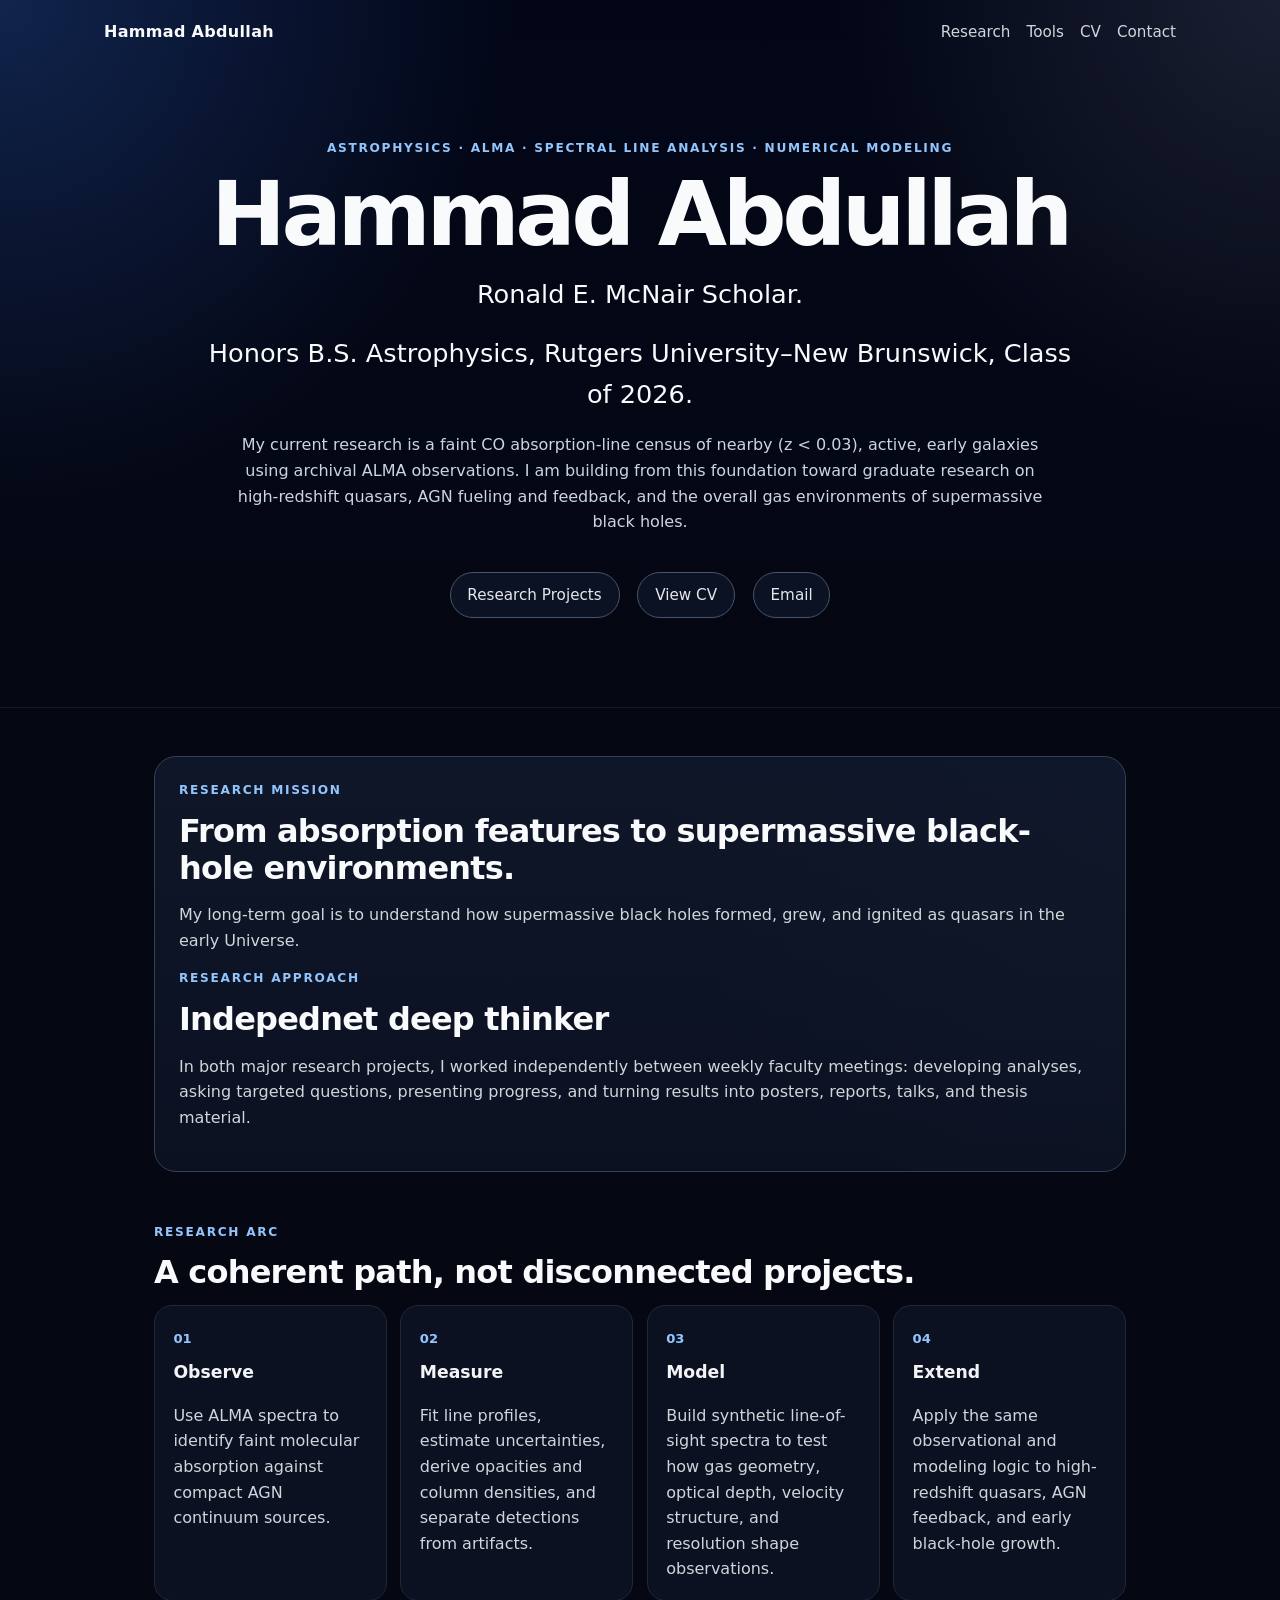
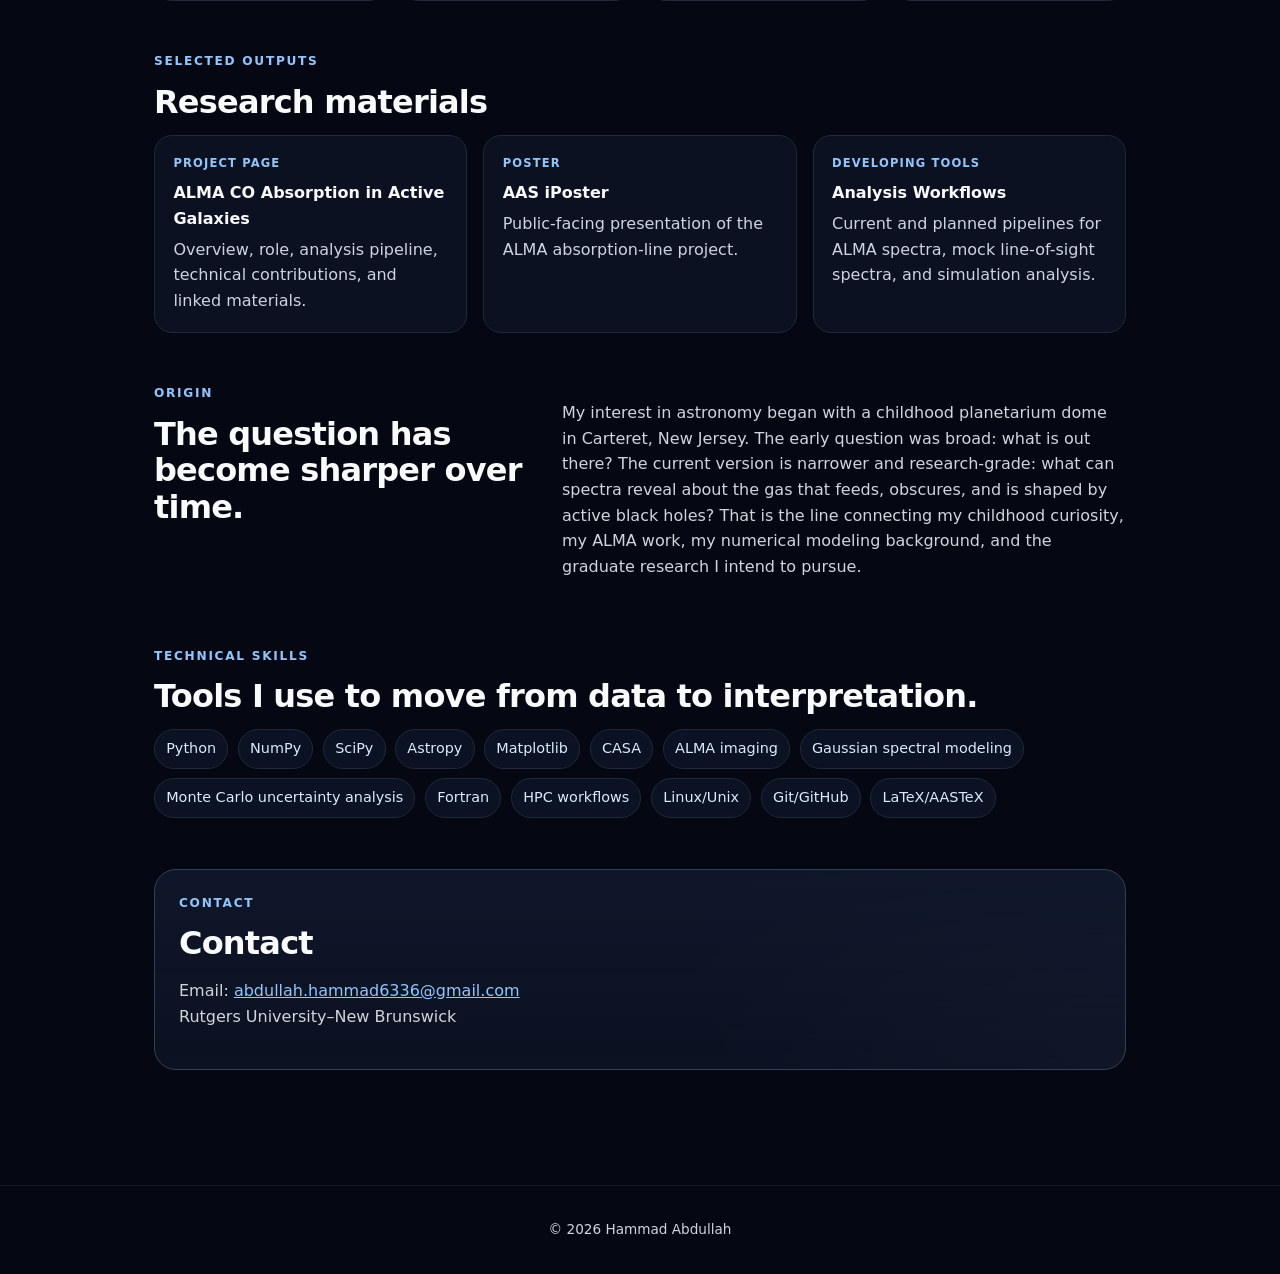
==== index.html @ a23a256e "Update index.html" ====
<!DOCTYPE html>
<html lang="en">
<head>
  <meta charset="UTF-8">
  <title>Hammad Abdullah | Astrophysics Research</title>
  <meta name="viewport" content="width=device-width, initial-scale=1">
  <meta name="description" content="Hammad Abdullah is a Rutgers astrophysics researcher and McNair Scholar working on ALMA CO absorption, spectral analysis, and numerical modeling of gas around active galaxies and quasars.">
  <link rel="stylesheet" href="style.css">
</head>

<body>
  <header class="hero">
   
    
    <nav class="nav">
      <a href="index.html" class="nav-name">Hammad Abdullah</a>
      <div class="nav-links">
        <a href="research/index.html">Research</a>
        <a href="research/tools.html">Tools</a>
        <a href="cv.pdf" target="_blank">CV</a>
        <a href="#contact">Contact</a>
      </div>
    </nav>
    
    
    <div class="hero-inner">
      <p class="eyebrow">Astrophysics · ALMA · Spectral Line Analysis · Numerical Modeling</p>
      <h1>Hammad Abdullah</h1>
      
      <p class="tagline">
            Ronald E. McNair Scholar. 
      </p>
      
      <p class="tagline">
        Honors B.S. Astrophysics, Rutgers University–New Brunswick, Class of 2026. 
      </p>

    
      <p class="sub"> 
        My current research is a faint CO absorption-line census of nearby (z < 0.03),
        active, early galaxies using archival ALMA observations. I am building from this foundation toward
        graduate research on high-redshift quasars, AGN fueling and feedback, and the overall gas environments
        of supermassive black holes.
      </p>

      <div class="hero-links">
        <a href="research/index.html">Research Projects</a>
        <a href="cv.html" target="_blank" rel="noopener noreferrer">View CV</a>
        <a href="#contact">Email</a>
      </div>
    </div>
  </header>

  <main class="container">

    <section id="mission" class="statement-card">
      <p class="section-kicker">Research mission</p>
      <h2>From absorption features to supermassive black-hole environments.</h2>
      <p>
        My long-term goal is to understand how supermassive black holes formed, grew, and ignited as quasars in the early Universe.
      </p>
      
      <p class="section-kicker">Research Approach</p>
      <h2>Indepednet deep thinker</h2>
      <p>
        In both major research projects, I worked independently between weekly faculty meetings: developing analyses,
        asking targeted questions, presenting progress, and turning results into posters, reports, talks, and thesis material.      
      </p>

    </section>

    <section id="arc">
      <p class="section-kicker">Research arc</p>
      <h2>A coherent path, not disconnected projects.</h2>
      <div class="arc-grid">
        <div class="arc-step">
          <span>01</span>
          <h3>Observe</h3>
          <p>Use ALMA spectra to identify faint molecular absorption against compact AGN continuum sources.</p>
        </div>
        <div class="arc-step">
          <span>02</span>
          <h3>Measure</h3>
          <p>Fit line profiles, estimate uncertainties, derive opacities and column densities, and separate detections from artifacts.</p>
        </div>
        <div class="arc-step">
          <span>03</span>
          <h3>Model</h3>
          <p>Build synthetic line-of-sight spectra to test how gas geometry, optical depth, velocity structure, and resolution shape observations.</p>
        </div>
        <div class="arc-step">
          <span>04</span>
          <h3>Extend</h3>
          <p>Apply the same observational and modeling logic to high-redshift quasars, AGN feedback, and early black-hole growth.</p>
        </div>
      </div>
    </section>

    <section id="selected-work">
      <p class="section-kicker">Selected outputs</p>
      <h2>Research materials</h2>
      <div class="output-grid">
        <a class="output-card" href="research/alma-absorption.html">
          <span>Project page</span>
          <strong>ALMA CO Absorption in Active Galaxies</strong>
          <p>Overview, role, analysis pipeline, technical contributions, and linked materials.</p>
        </a>
        <a class="output-card" href="https://aas247-aas.ipostersessions.com/Default.aspx?s=D1-02-79-BE-2D-88-B1-4E-14-C4-37-4C-56-E3-72-D9" target="_blank">
          <span>Poster</span>
          <strong>AAS iPoster</strong>
          <p>Public-facing presentation of the ALMA absorption-line project.</p>
        </a>
        <a class="output-card" href="research/tools.html">
          <span>Developing tools</span>
          <strong>Analysis Workflows</strong>
          <p>Current and planned pipelines for ALMA spectra, mock line-of-sight spectra, and simulation analysis.</p>
        </a>
      </div>
    </section>

    <section id="origin" class="split-section">
      <div>
        <p class="section-kicker">Origin</p>
        <h2>The question has become sharper over time.</h2>
      </div>
      <p>
        My interest in astronomy began with a childhood planetarium dome in Carteret, New Jersey. The early question was broad:
        what is out there? The current version is narrower and research-grade: what can spectra reveal about the gas that feeds,
        obscures, and is shaped by active black holes? That is the line connecting my childhood curiosity, my ALMA work, my numerical
        modeling background, and the graduate research I intend to pursue.
      </p>
    </section>

    <section id="skills">
      <p class="section-kicker">Technical skills</p>
      <h2>Tools I use to move from data to interpretation.</h2>
      <div class="pill-list">
        <span>Python</span>
        <span>NumPy</span>
        <span>SciPy</span>
        <span>Astropy</span>
        <span>Matplotlib</span>
        <span>CASA</span>
        <span>ALMA imaging</span>
        <span>Gaussian spectral modeling</span>
        <span>Monte Carlo uncertainty analysis</span>
        <span>Fortran</span>
        <span>HPC workflows</span>
        <span>Linux/Unix</span>
        <span>Git/GitHub</span>
        <span>LaTeX/AASTeX</span>
      </div>
    </section>

    <section id="contact" class="contact-card">
      <p class="section-kicker">Contact</p>
      <h2>Contact</h2>
      <p>
        Email: <a href="mailto:abdullah.hammad6336@gmail.com">abdullah.hammad6336@gmail.com</a><br>
        Rutgers University–New Brunswick
      </p>
    </section>
  </main>

  <footer class="footer">
    <p>&copy; <span id="year"></span> Hammad Abdullah</p>
  </footer>

  <script>
    document.getElementById("year").textContent = new Date().getFullYear();
  </script>
</body>
</html>
---- style.css ----
* {
  box-sizing: border-box;
}

html {
  scroll-behavior: smooth;
}

:root {
  --bg: #050712;
  --panel: rgba(15, 23, 42, 0.68);
  --panel-strong: rgba(15, 23, 42, 0.92);
  --border: #1f2937;
  --border-bright: #334155;
  --text: #e5e7eb;
  --muted: #cbd5e1;
  --faint: #94a3b8;
  --accent: #93c5fd;
  --accent-soft: rgba(147, 197, 253, 0.12);
}

body {
  margin: 0;
  font-family: system-ui, -apple-system, BlinkMacSystemFont, "Segoe UI", sans-serif;
  line-height: 1.6;
  background:
    radial-gradient(circle at top left, rgba(37, 99, 235, 0.12), transparent 28rem),
    radial-gradient(circle at top right, rgba(125, 211, 252, 0.08), transparent 28rem),
    var(--bg);
  color: var(--text);
}

a {
  color: var(--accent);
}

a:hover {
  color: #bfdbfe;
}

.nav {
  max-width: 1120px;
  margin: 0 auto;
  padding: 1.2rem 1.5rem;
  display: flex;
  justify-content: space-between;
  align-items: center;
}

.nav-name {
  color: #f9fafb;
  text-decoration: none;
  font-weight: 750;
  letter-spacing: 0.02em;
}

.nav-links {
  display: flex;
  align-items: center;
  gap: 1rem;
}

.nav-links a {
  text-decoration: none;
  color: #d1d5db;
  font-size: 0.95rem;
}

.nav-links a:hover {
  color: #ffffff;
}

.hero {
  background:
    radial-gradient(circle at top left, rgba(59, 130, 246, 0.24), transparent 35%),
    radial-gradient(circle at top right, rgba(148, 163, 184, 0.16), transparent 30%),
    linear-gradient(180deg, #020617 0%, #050712 100%);
  border-bottom: 1px solid #111827;
}

.hero-inner {
  max-width: 930px;
  margin: 0 auto;
  padding: 4.7rem 1.5rem 5.2rem;
  text-align: center;
}

.eyebrow,
.section-kicker {
  text-transform: uppercase;
  letter-spacing: 0.14em;
  color: var(--accent);
  font-size: 0.76rem;
  font-weight: 800;
  margin: 0 0 0.75rem;
}

.hero h1 {
  font-size: clamp(2.7rem, 7vw, 5.6rem);
  line-height: 0.98;
  margin: 0 0 1rem;
  color: #f9fafb;
  letter-spacing: -0.05em;
}

.tagline {
  font-size: clamp(1.15rem, 2.2vw, 1.6rem);
  color: #f8fafc;
  max-width: 880px;
  margin: 0 auto 1.1rem;
}

.sub {
  font-size: 1rem;
  color: var(--muted);
  max-width: 830px;
  margin: 0 auto 2rem;
}

.hero-links a,
.button-link {
  display: inline-block;
  margin: 0.35rem 0.4rem;
  padding: 0.62rem 1.05rem;
  border-radius: 999px;
  border: 1px solid #475569;
  text-decoration: none;
  color: #e5e7eb;
  background-color: rgba(15, 23, 42, 0.72);
  font-size: 0.95rem;
}

.hero-links a:hover,
.button-link:hover {
  background-color: #1e293b;
  color: #ffffff;
}

.container {
  max-width: 1020px;
  margin: 0 auto;
  padding: 3rem 1.5rem 4rem;
}

section {
  margin-bottom: 3.2rem;
}

h2 {
  font-size: clamp(1.55rem, 3vw, 2rem);
  line-height: 1.15;
  margin: 0 0 0.9rem;
  color: #f9fafb;
  letter-spacing: -0.025em;
}

h3 {
  font-size: 1.08rem;
  margin: 0 0 0.35rem;
  color: #f3f4f6;
}

p {
  color: #d1d5db;
}

ul {
  padding-left: 1.2rem;
}

li {
  margin-bottom: 0.45rem;
}

.quick-panel {
  display: grid;
  grid-template-columns: repeat(4, 1fr);
  border: 1px solid var(--border);
  border-radius: 20px;
  overflow: hidden;
  background-color: rgba(15, 23, 42, 0.42);
}

.quick-item {
  padding: 1rem;
  border-right: 1px solid var(--border);
}

.quick-item:last-child {
  border-right: 0;
}

.quick-label {
  display: block;
  color: var(--faint);
  font-size: 0.75rem;
  text-transform: uppercase;
  letter-spacing: 0.09em;
  margin-bottom: 0.35rem;
}

.quick-item strong {
  display: block;
  color: #f8fafc;
  line-height: 1.35;
  font-size: 0.95rem;
}

.statement-card,
.contact-card {
  border: 1px solid var(--border-bright);
  border-radius: 22px;
  padding: 1.5rem;
  background:
    linear-gradient(180deg, rgba(15, 23, 42, 0.96), rgba(15, 23, 42, 0.62)),
    radial-gradient(circle at top right, rgba(147, 197, 253, 0.10), transparent 45%);
}

.grid {
  display: grid;
  grid-template-columns: repeat(2, minmax(0, 1fr));
  gap: 1rem;
}

.card,
.project-card,
.arc-step,
.output-card,
.media-placeholder,
.tool-card,
.snapshot-card {
  border: 1px solid var(--border);
  border-radius: 18px;
  padding: 1.15rem;
  background-color: var(--panel);
}

.card p,
.project-card p,
.arc-step p,
.tool-card p,
.snapshot-card p {
  margin-bottom: 0;
}

.arc-grid {
  display: grid;
  grid-template-columns: repeat(4, 1fr);
  gap: 0.85rem;
}

.arc-step span {
  display: inline-block;
  color: var(--accent);
  font-weight: 800;
  font-size: 0.82rem;
  margin-bottom: 0.65rem;
}

.output-grid {
  display: grid;
  grid-template-columns: repeat(3, 1fr);
  gap: 1rem;
}

.output-card {
  display: block;
  text-decoration: none;
  color: var(--text);
}

.output-card span {
  display: block;
  color: var(--accent);
  text-transform: uppercase;
  letter-spacing: 0.1em;
  font-size: 0.72rem;
  font-weight: 800;
  margin-bottom: 0.45rem;
}

.output-card strong {
  display: block;
  color: #f9fafb;
  margin-bottom: 0.35rem;
}

.output-card p {
  margin: 0;
  color: var(--muted);
}

.output-card:hover {
  border-color: #475569;
  background-color: rgba(30, 41, 59, 0.74);
}

.split-section {
  display: grid;
  grid-template-columns: 0.8fr 1.2fr;
  gap: 2rem;
  align-items: start;
}

.pill-list {
  display: flex;
  flex-wrap: wrap;
  gap: 0.6rem;
}

.pill-list span,
.tag {
  display: inline-block;
  border: 1px solid var(--border);
  background-color: rgba(15, 23, 42, 0.72);
  border-radius: 999px;
  padding: 0.45rem 0.7rem;
  color: #dbeafe;
  font-size: 0.9rem;
}

.project-grid {
  display: grid;
  grid-template-columns: 1fr;
  gap: 1rem;
}

.project-card {
  display: grid;
  grid-template-columns: 1.4fr 0.6fr;
  gap: 1.2rem;
  align-items: center;
}

.meta {
  color: var(--faint);
  font-size: 0.92rem;
  margin: 0.1rem 0 0.8rem;
}

.project-actions {
  display: flex;
  flex-wrap: wrap;
  gap: 0.5rem;
}

.text-link {
  text-decoration: none;
  font-weight: 750;
}

.snapshot-grid {
  display: grid;
  grid-template-columns: repeat(4, 1fr);
  gap: 0.8rem;
}

.snapshot-card span {
  display: block;
  color: var(--faint);
  font-size: 0.74rem;
  text-transform: uppercase;
  letter-spacing: 0.09em;
  margin-bottom: 0.25rem;
}

.snapshot-card strong {
  color: #f8fafc;
}

.two-column {
  display: grid;
  grid-template-columns: 1fr 1fr;
  gap: 1.2rem;
}

.deliverables {
  list-style: none;
  padding-left: 0;
}

.deliverables li {
  border: 1px solid var(--border);
  border-radius: 14px;
  padding: 0.85rem 0.95rem;
  margin-bottom: 0.65rem;
  background-color: rgba(15, 23, 42, 0.52);
}

.media-grid {
  display: grid;
  grid-template-columns: repeat(2, 1fr);
  gap: 0.85rem;
}

.media-placeholder {
  min-height: 160px;
  display: flex;
  flex-direction: column;
  justify-content: center;
  border-style: dashed;
}

.media-placeholder span {
  color: var(--accent);
  font-weight: 800;
  text-transform: uppercase;
  font-size: 0.75rem;
  letter-spacing: 0.11em;
  margin-bottom: 0.4rem;
}

.media-placeholder p {
  margin: 0;
  color: var(--faint);
}

.footer {
  text-align: center;
  padding: 1.2rem 0;
  font-size: 0.85rem;
  color: #6b7280;
  border-top: 1px solid #111827;
}

@media (max-width: 900px) {
  .quick-panel,
  .arc-grid,
  .output-grid,
  .snapshot-grid {
    grid-template-columns: repeat(2, 1fr);
  }

  .quick-item:nth-child(2) {
    border-right: 0;
  }

  .quick-item {
    border-bottom: 1px solid var(--border);
  }

  .quick-item:nth-child(3),
  .quick-item:nth-child(4) {
    border-bottom: 0;
  }

  .project-card,
  .split-section,
  .two-column {
    grid-template-columns: 1fr;
  }
}

@media (max-width: 700px) {
  .nav {
    flex-direction: column;
    gap: 0.8rem;
  }

  .nav-links {
    flex-wrap: wrap;
    justify-content: center;
  }

  .hero-inner {
    padding: 3rem 1.2rem 4rem;
  }

  .grid,
  .quick-panel,
  .arc-grid,
  .output-grid,
  .snapshot-grid,
  .media-grid {
    grid-template-columns: 1fr;
  }

  .quick-item {
    border-right: 0;
    border-bottom: 1px solid var(--border);
  }

  .quick-item:last-child {
    border-bottom: 0;
  }
}

.compact-hero .hero-inner {
  padding: 2.5rem 1.5rem 3rem;
}

.pdf-container {
  max-width: 1100px;
  height: 85vh;
  margin: 0 auto;
  padding: 1rem;
}

.pdf-container iframe {
  width: 100%;
  height: 100%;
  border: 1px solid #1f2937;
  border-radius: 16px;
  background-color: #111827;
}
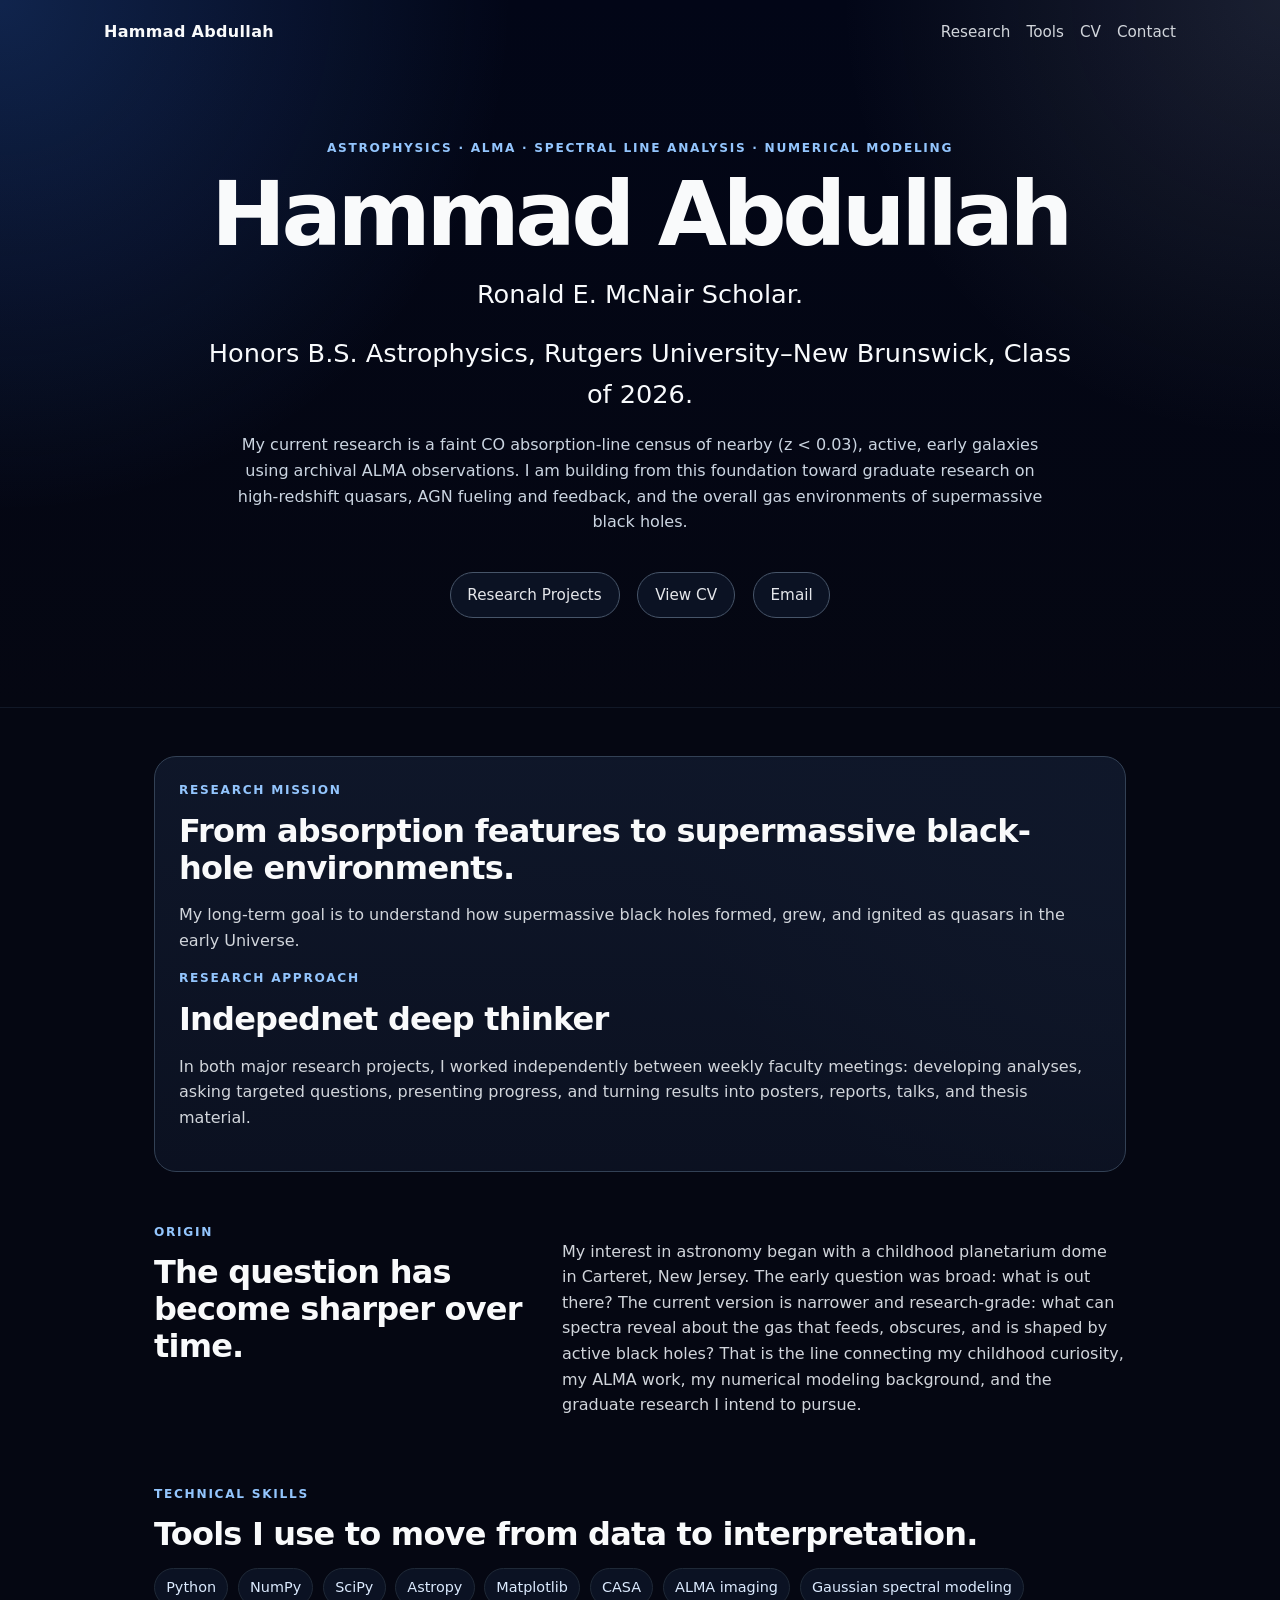
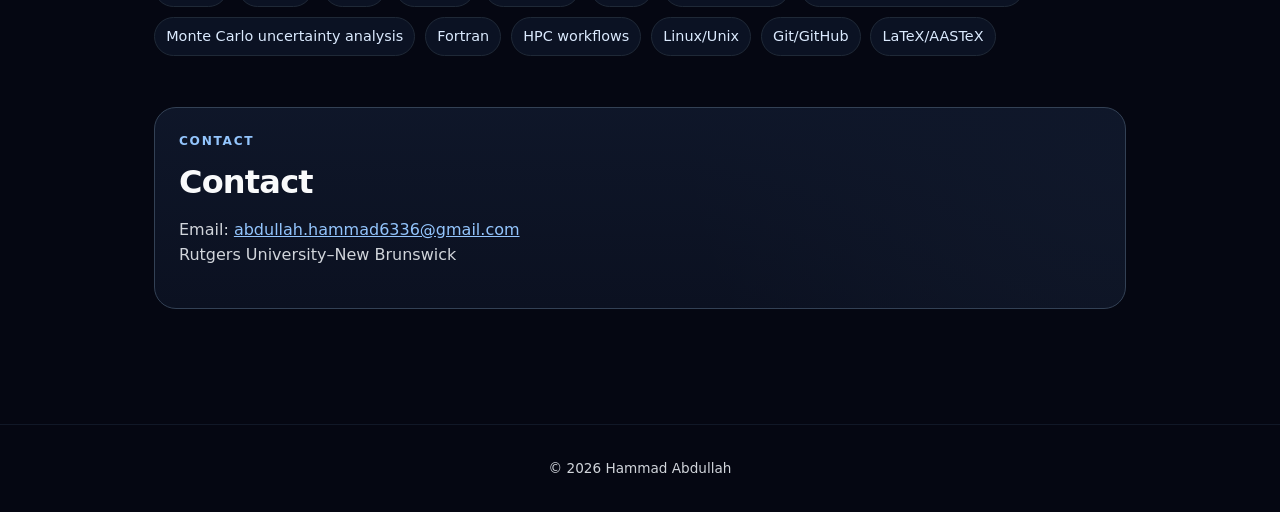
==== commit b7cf5aa2: "Remove research arc and selected work sections Removed the research arc and selected work sections f" ====
--- a/index.html
+++ b/index.html
@@ -69,54 +69,8 @@
 
     </section>
 
-    <section id="arc">
-      <p class="section-kicker">Research arc</p>
-      <h2>A coherent path, not disconnected projects.</h2>
-      <div class="arc-grid">
-        <div class="arc-step">
-          <span>01</span>
-          <h3>Observe</h3>
-          <p>Use ALMA spectra to identify faint molecular absorption against compact AGN continuum sources.</p>
-        </div>
-        <div class="arc-step">
-          <span>02</span>
-          <h3>Measure</h3>
-          <p>Fit line profiles, estimate uncertainties, derive opacities and column densities, and separate detections from artifacts.</p>
-        </div>
-        <div class="arc-step">
-          <span>03</span>
-          <h3>Model</h3>
-          <p>Build synthetic line-of-sight spectra to test how gas geometry, optical depth, velocity structure, and resolution shape observations.</p>
-        </div>
-        <div class="arc-step">
-          <span>04</span>
-          <h3>Extend</h3>
-          <p>Apply the same observational and modeling logic to high-redshift quasars, AGN feedback, and early black-hole growth.</p>
-        </div>
-      </div>
-    </section>
 
-    <section id="selected-work">
-      <p class="section-kicker">Selected outputs</p>
-      <h2>Research materials</h2>
-      <div class="output-grid">
-        <a class="output-card" href="research/alma-absorption.html">
-          <span>Project page</span>
-          <strong>ALMA CO Absorption in Active Galaxies</strong>
-          <p>Overview, role, analysis pipeline, technical contributions, and linked materials.</p>
-        </a>
-        <a class="output-card" href="https://aas247-aas.ipostersessions.com/Default.aspx?s=D1-02-79-BE-2D-88-B1-4E-14-C4-37-4C-56-E3-72-D9" target="_blank">
-          <span>Poster</span>
-          <strong>AAS iPoster</strong>
-          <p>Public-facing presentation of the ALMA absorption-line project.</p>
-        </a>
-        <a class="output-card" href="research/tools.html">
-          <span>Developing tools</span>
-          <strong>Analysis Workflows</strong>
-          <p>Current and planned pipelines for ALMA spectra, mock line-of-sight spectra, and simulation analysis.</p>
-        </a>
-      </div>
-    </section>
+  
 
     <section id="origin" class="split-section">
       <div>
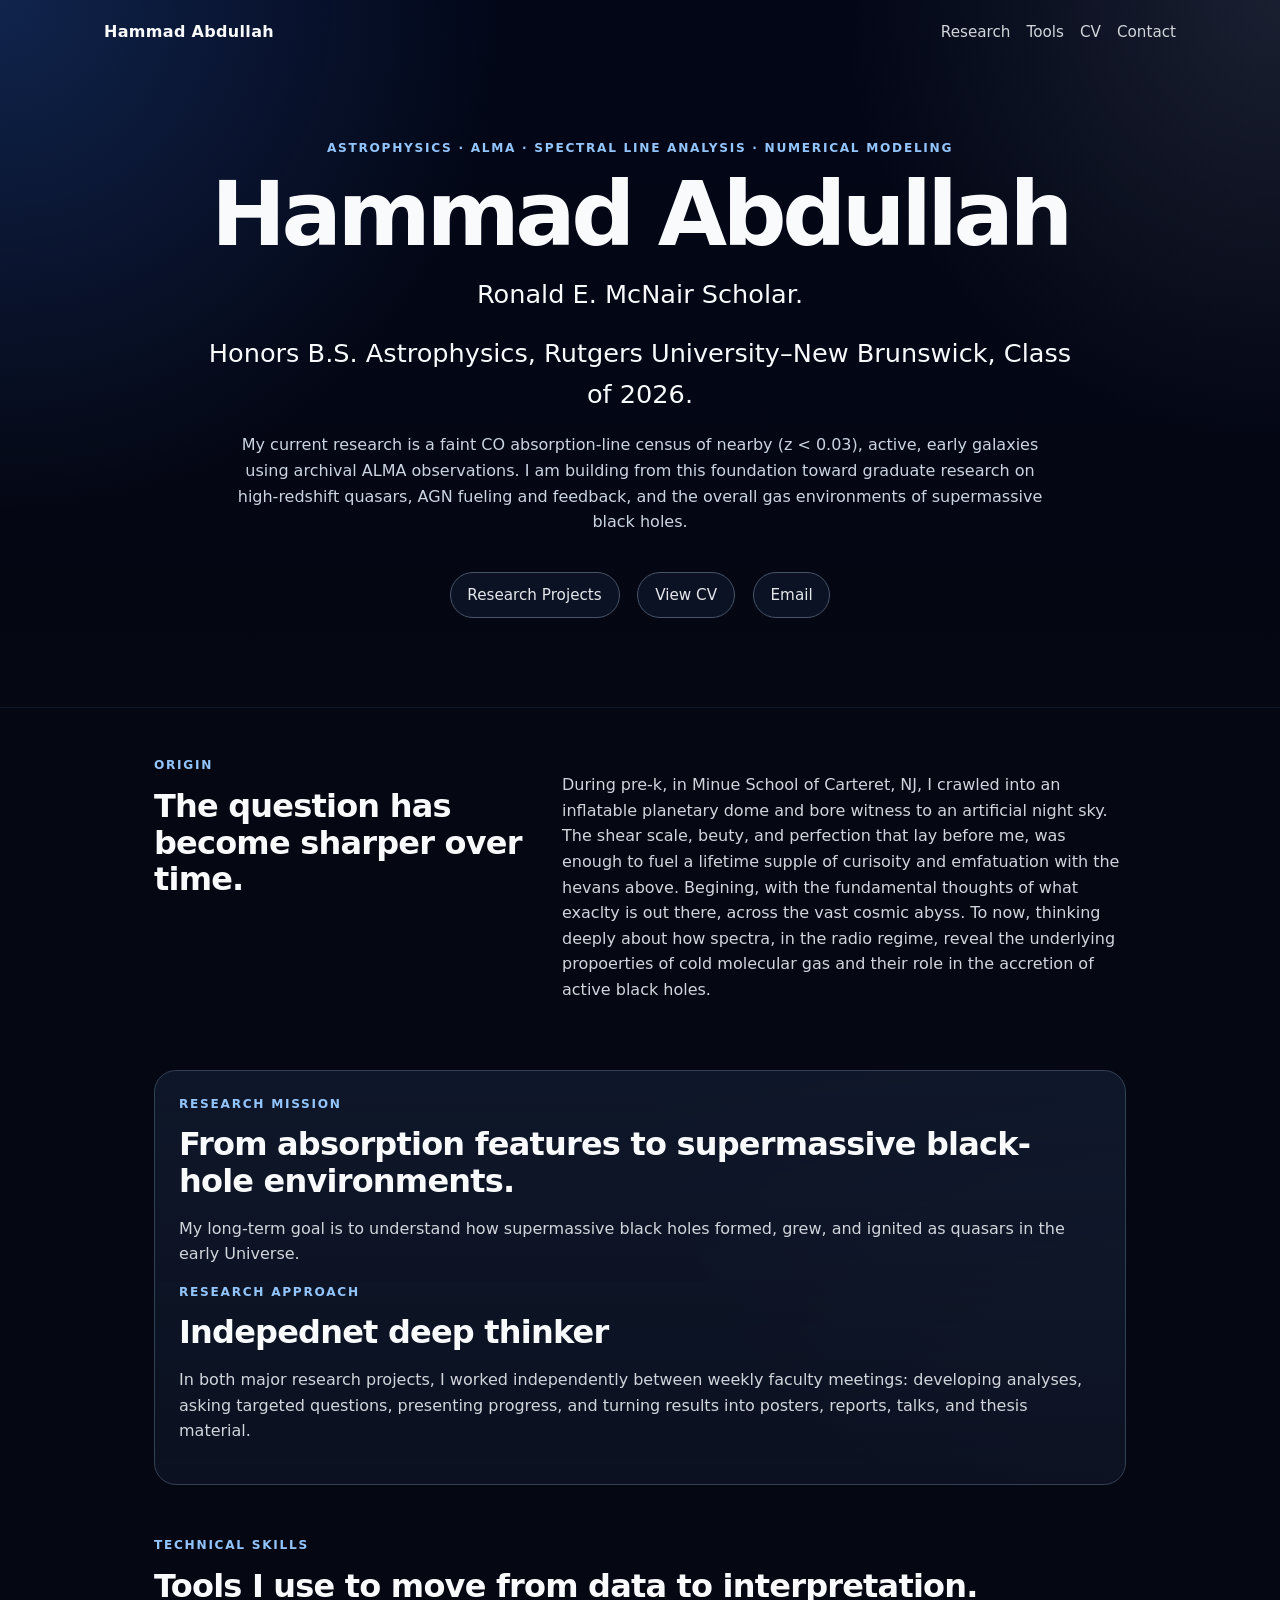
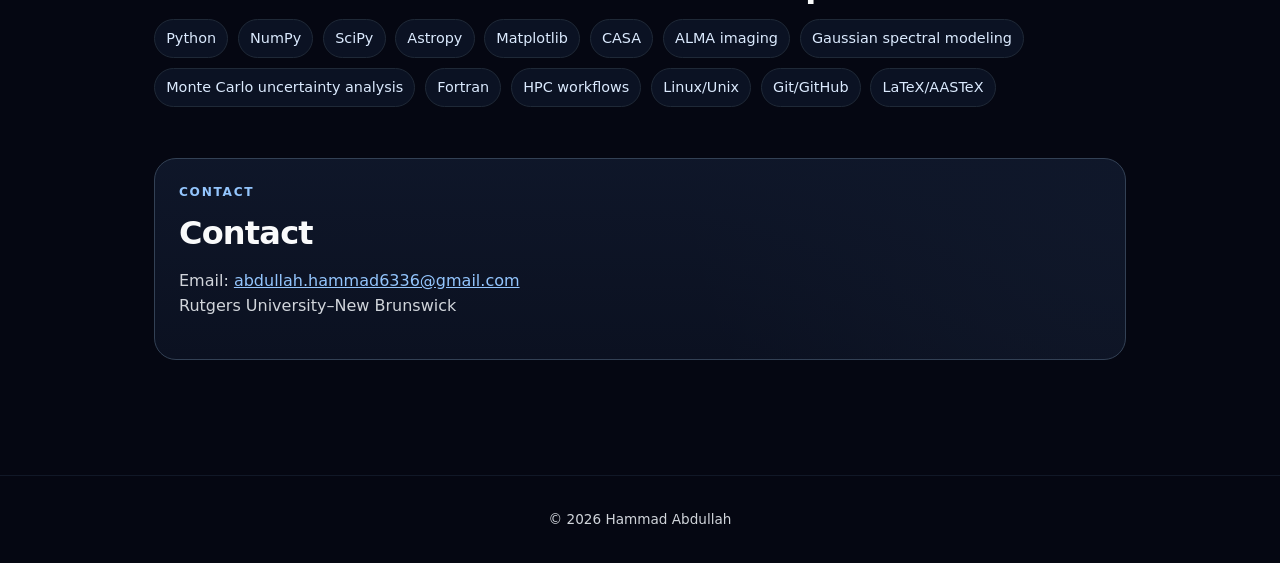
==== commit 5d230680: "Revise origin section and enhance narrative Added a new section about personal origin and refined th" ====
--- a/index.html
+++ b/index.html
@@ -35,7 +35,7 @@
         Honors B.S. Astrophysics, Rutgers University–New Brunswick, Class of 2026. 
       </p>
 
-    
+
       <p class="sub"> 
         My current research is a faint CO absorption-line census of nearby (z < 0.03),
         active, early galaxies using archival ALMA observations. I am building from this foundation toward
@@ -53,6 +53,20 @@
 
   <main class="container">
 
+    <section id="origin" class="split-section">
+      <div>
+        <p class="section-kicker">Origin</p>
+        <h2>The question has become sharper over time.</h2>
+      </div>
+      <p>
+        During pre-k, in Minue School of Carteret, NJ, I crawled into an inflatable planetary dome and bore witness to an artificial night sky. 
+        The shear scale, beuty, and perfection that lay before me, was enough to fuel a lifetime supple of curisoity and emfatuation with 
+        the hevans above. Begining, with the fundamental thoughts of what exaclty is out there, across the vast cosmic abyss. To now, thinking deeply 
+        about how spectra, in the radio regime, reveal the underlying propoerties of cold molecular gas and their role in the accretion of 
+        active black holes. 
+      </p>
+    </section>
+
     <section id="mission" class="statement-card">
       <p class="section-kicker">Research mission</p>
       <h2>From absorption features to supermassive black-hole environments.</h2>
@@ -69,21 +83,6 @@
 
     </section>
 
-
-  
-
-    <section id="origin" class="split-section">
-      <div>
-        <p class="section-kicker">Origin</p>
-        <h2>The question has become sharper over time.</h2>
-      </div>
-      <p>
-        My interest in astronomy began with a childhood planetarium dome in Carteret, New Jersey. The early question was broad:
-        what is out there? The current version is narrower and research-grade: what can spectra reveal about the gas that feeds,
-        obscures, and is shaped by active black holes? That is the line connecting my childhood curiosity, my ALMA work, my numerical
-        modeling background, and the graduate research I intend to pursue.
-      </p>
-    </section>
 
     <section id="skills">
       <p class="section-kicker">Technical skills</p>
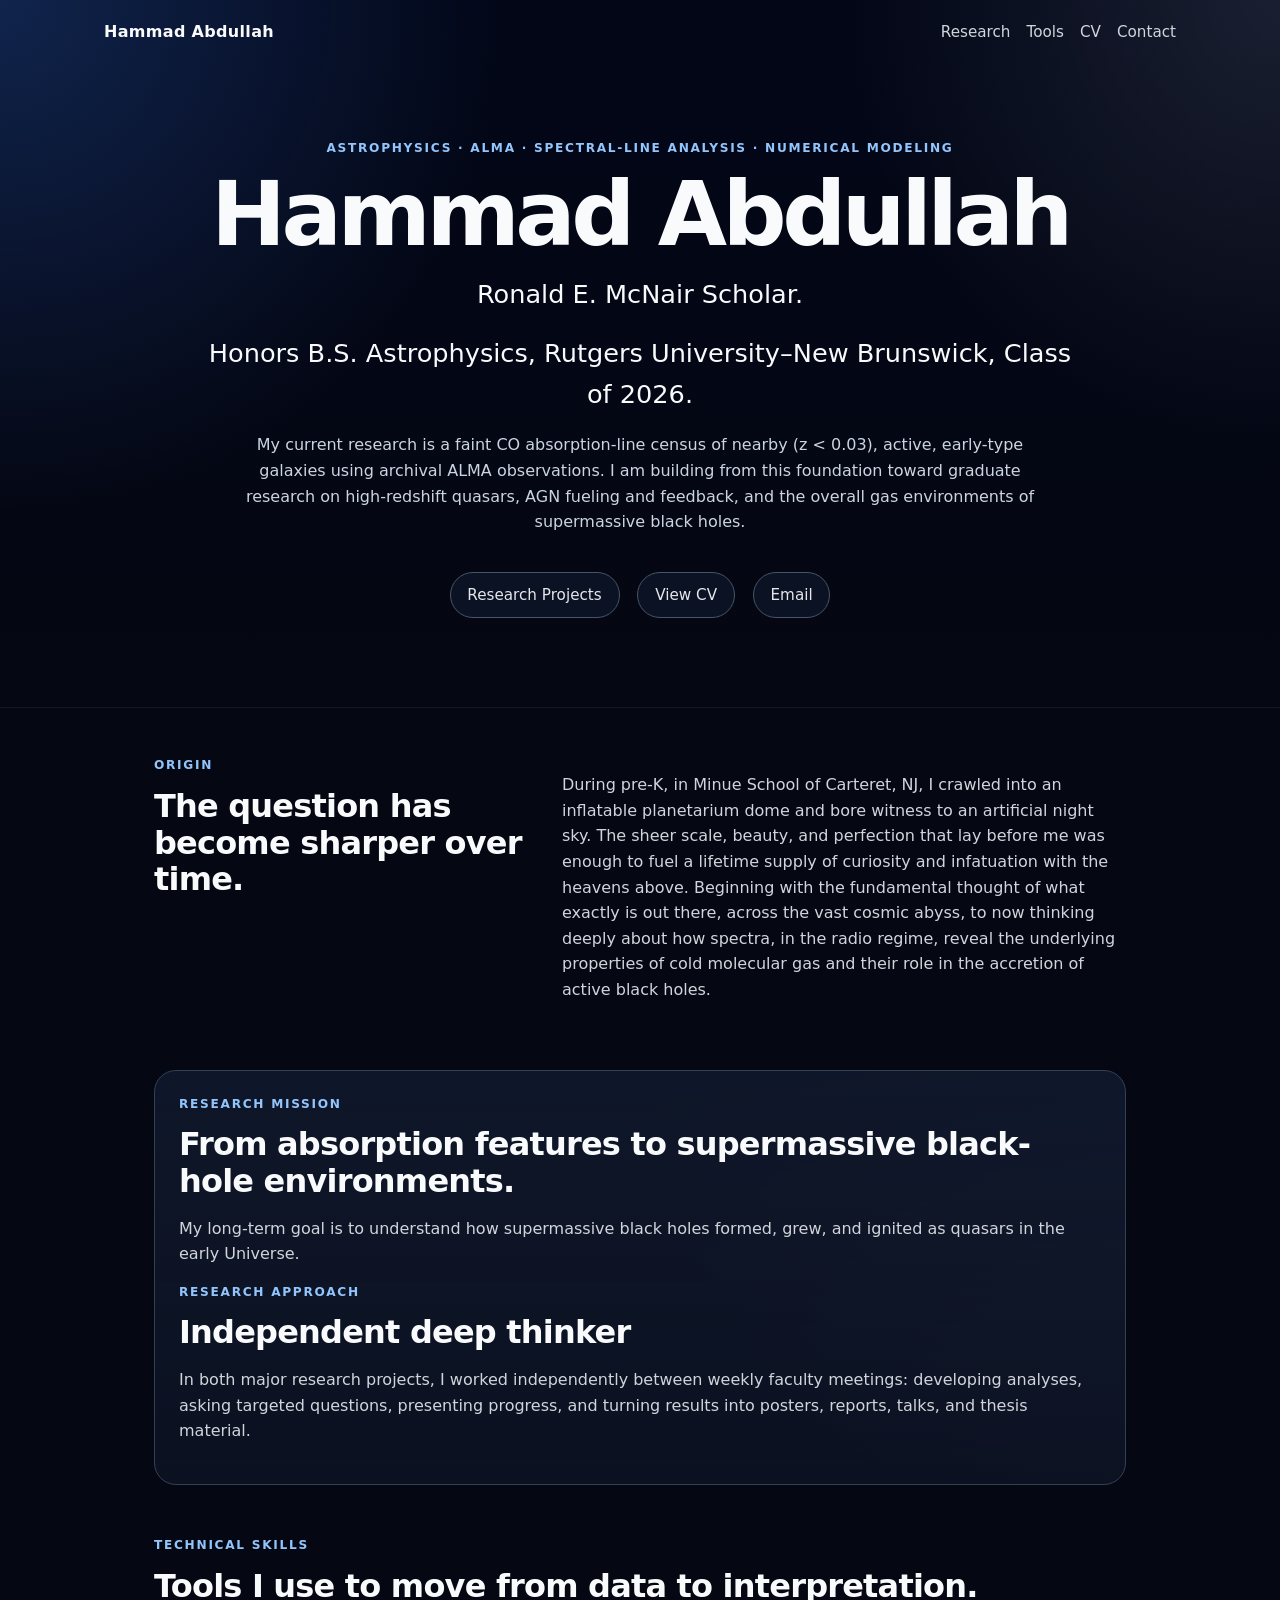
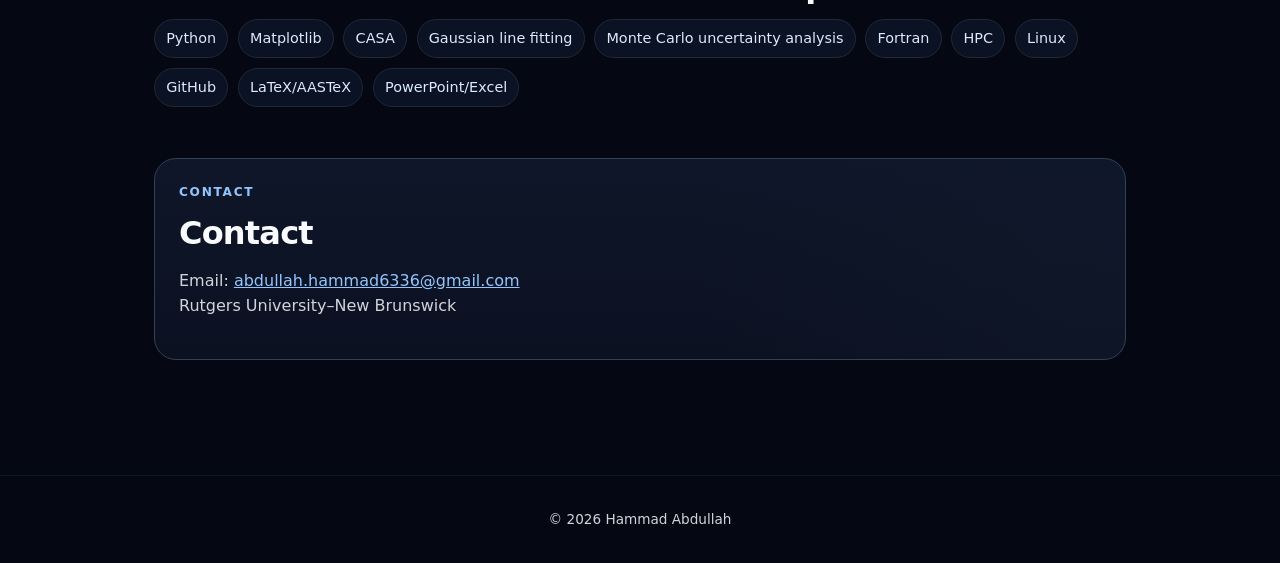
==== commit 516a651c: "Refactor HTML content and fix typos" ====
--- a/index.html
+++ b/index.html
@@ -10,37 +10,37 @@
 
 <body>
   <header class="hero">
-   
-    
     <nav class="nav">
       <a href="index.html" class="nav-name">Hammad Abdullah</a>
+
       <div class="nav-links">
         <a href="research/index.html">Research</a>
         <a href="research/tools.html">Tools</a>
-        <a href="cv.pdf" target="_blank">CV</a>
+        <a href="cv.html" target="_blank" rel="noopener noreferrer">CV</a>
         <a href="#contact">Contact</a>
       </div>
     </nav>
-    
-    
+
     <div class="hero-inner">
-      <p class="eyebrow">Astrophysics · ALMA · Spectral Line Analysis · Numerical Modeling</p>
-      <h1>Hammad Abdullah</h1>
-      
-      <p class="tagline">
-            Ronald E. McNair Scholar. 
-      </p>
-      
-      <p class="tagline">
-        Honors B.S. Astrophysics, Rutgers University–New Brunswick, Class of 2026. 
+      <p class="eyebrow">
+        Astrophysics · ALMA · Spectral-Line Analysis · Numerical Modeling
       </p>
 
+      <h1>Hammad Abdullah</h1>
 
-      <p class="sub"> 
-        My current research is a faint CO absorption-line census of nearby (z < 0.03),
-        active, early galaxies using archival ALMA observations. I am building from this foundation toward
-        graduate research on high-redshift quasars, AGN fueling and feedback, and the overall gas environments
-        of supermassive black holes.
+      <p class="tagline">
+        Ronald E. McNair Scholar.
+      </p>
+
+      <p class="tagline">
+        Honors B.S. Astrophysics, Rutgers University–New Brunswick, Class of 2026.
+      </p>
+
+      <p class="sub">
+        My current research is a faint CO absorption-line census of nearby
+        (z &lt; 0.03), active, early-type galaxies using archival ALMA observations.
+        I am building from this foundation toward graduate research on high-redshift quasars,
+        AGN fueling and feedback, and the overall gas environments of supermassive black holes.
       </p>
 
       <div class="hero-links">
@@ -52,62 +52,65 @@
   </header>
 
   <main class="container">
-
     <section id="origin" class="split-section">
       <div>
         <p class="section-kicker">Origin</p>
         <h2>The question has become sharper over time.</h2>
       </div>
+
       <p>
-        During pre-k, in Minue School of Carteret, NJ, I crawled into an inflatable planetary dome and bore witness to an artificial night sky. 
-        The shear scale, beuty, and perfection that lay before me, was enough to fuel a lifetime supple of curisoity and emfatuation with 
-        the hevans above. Begining, with the fundamental thoughts of what exaclty is out there, across the vast cosmic abyss. To now, thinking deeply 
-        about how spectra, in the radio regime, reveal the underlying propoerties of cold molecular gas and their role in the accretion of 
-        active black holes. 
+        During pre-K, in Minue School of Carteret, NJ, I crawled into an inflatable
+        planetarium dome and bore witness to an artificial night sky. The sheer scale,
+        beauty, and perfection that lay before me was enough to fuel a lifetime supply
+        of curiosity and infatuation with the heavens above. Beginning with the fundamental
+        thought of what exactly is out there, across the vast cosmic abyss, to now thinking
+        deeply about how spectra, in the radio regime, reveal the underlying properties of
+        cold molecular gas and their role in the accretion of active black holes.
       </p>
     </section>
 
     <section id="mission" class="statement-card">
-      <p class="section-kicker">Research mission</p>
+      <p class="section-kicker">Research Mission</p>
       <h2>From absorption features to supermassive black-hole environments.</h2>
+
       <p>
-        My long-term goal is to understand how supermassive black holes formed, grew, and ignited as quasars in the early Universe.
-      </p>
-      
-      <p class="section-kicker">Research Approach</p>
-      <h2>Indepednet deep thinker</h2>
-      <p>
-        In both major research projects, I worked independently between weekly faculty meetings: developing analyses,
-        asking targeted questions, presenting progress, and turning results into posters, reports, talks, and thesis material.      
+        My long-term goal is to understand how supermassive black holes formed, grew,
+        and ignited as quasars in the early Universe.
       </p>
 
+      <p class="section-kicker">Research Approach</p>
+      <h2>Independent deep thinker</h2>
+
+      <p>
+        In both major research projects, I worked independently between weekly faculty meetings:
+        developing analyses, asking targeted questions, presenting progress, and turning results
+        into posters, reports, talks, and thesis material.
+      </p>
     </section>
 
+    <section id="skills">
+      <p class="section-kicker">Technical Skills</p>
+      <h2>Tools I use to move from data to interpretation.</h2>
 
-    <section id="skills">
-      <p class="section-kicker">Technical skills</p>
-      <h2>Tools I use to move from data to interpretation.</h2>
       <div class="pill-list">
         <span>Python</span>
-        <span>NumPy</span>
-        <span>SciPy</span>
-        <span>Astropy</span>
         <span>Matplotlib</span>
         <span>CASA</span>
-        <span>ALMA imaging</span>
-        <span>Gaussian spectral modeling</span>
+        <span>Gaussian line fitting</span>
         <span>Monte Carlo uncertainty analysis</span>
         <span>Fortran</span>
-        <span>HPC workflows</span>
-        <span>Linux/Unix</span>
-        <span>Git/GitHub</span>
+        <span>HPC</span>
+        <span>Linux</span>
+        <span>GitHub</span>
         <span>LaTeX/AASTeX</span>
+        <span>PowerPoint/Excel</span>
       </div>
     </section>
 
     <section id="contact" class="contact-card">
       <p class="section-kicker">Contact</p>
       <h2>Contact</h2>
+
       <p>
         Email: <a href="mailto:abdullah.hammad6336@gmail.com">abdullah.hammad6336@gmail.com</a><br>
         Rutgers University–New Brunswick
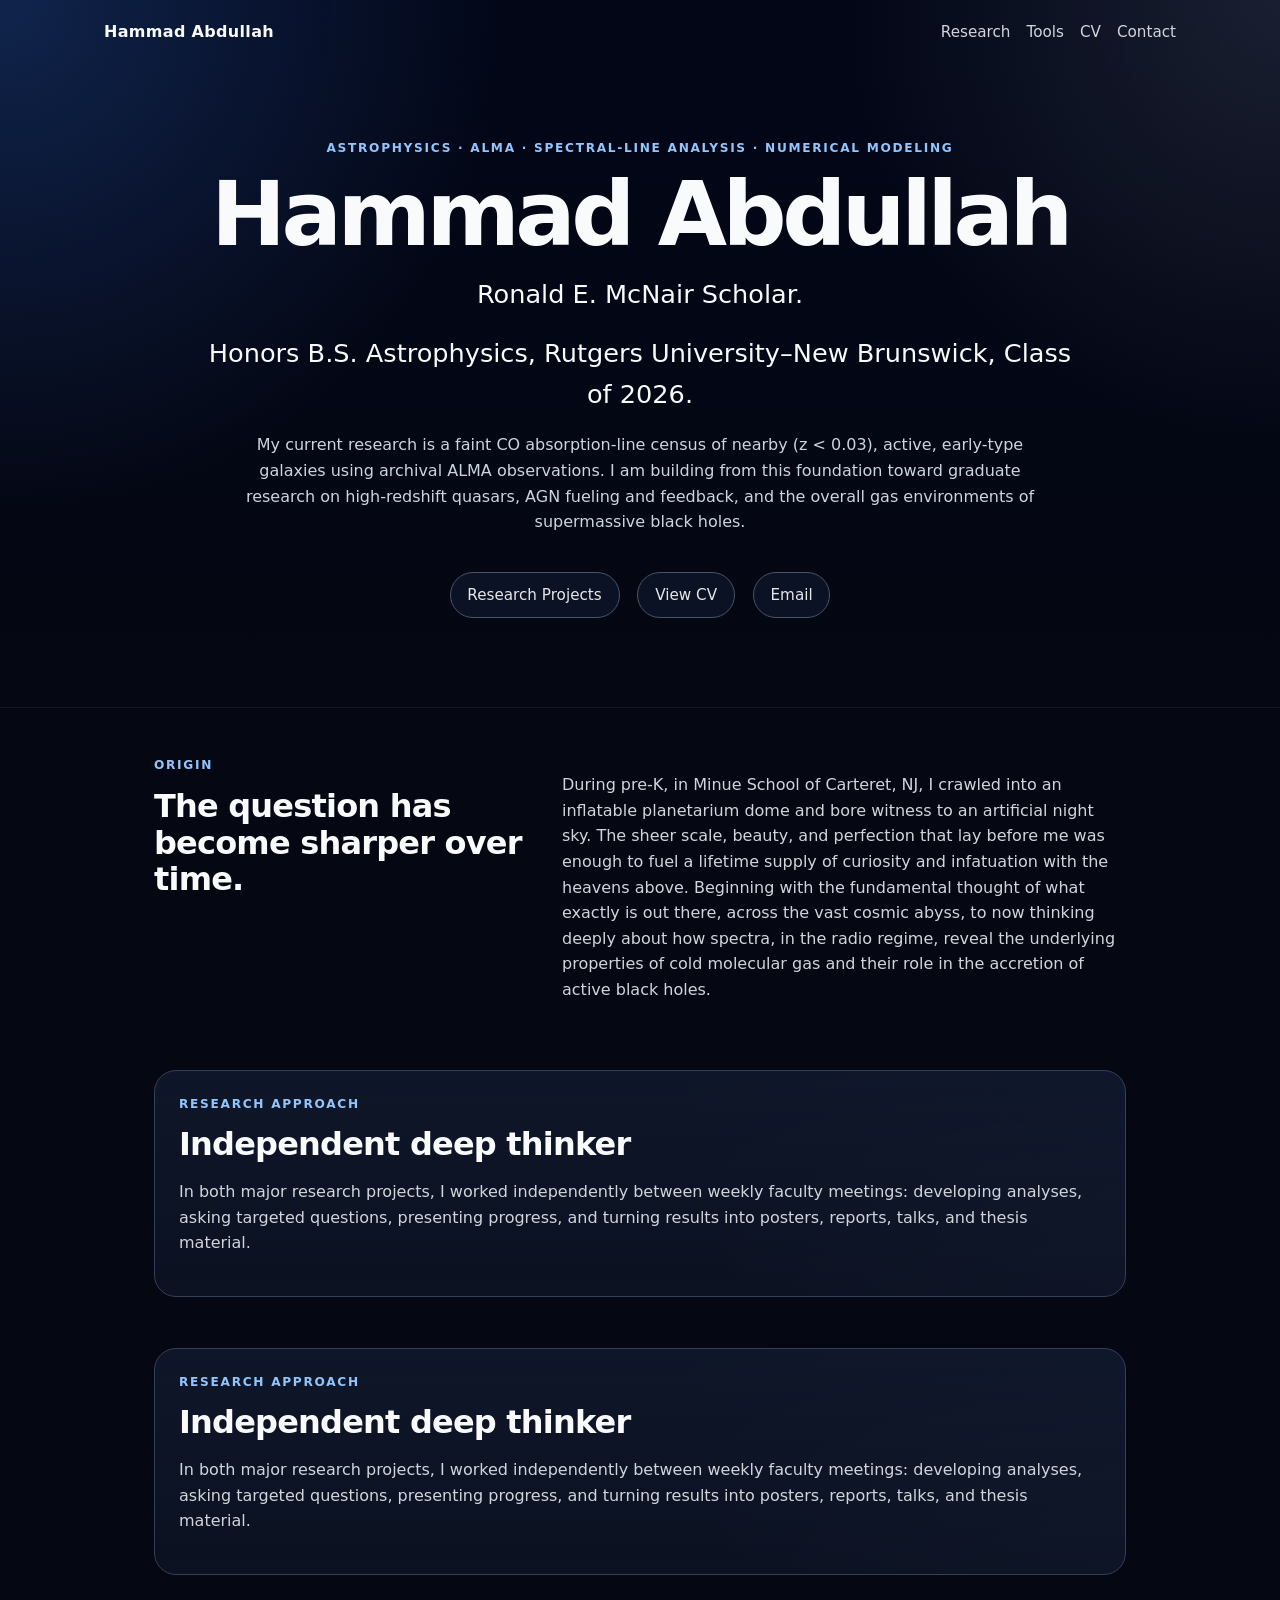
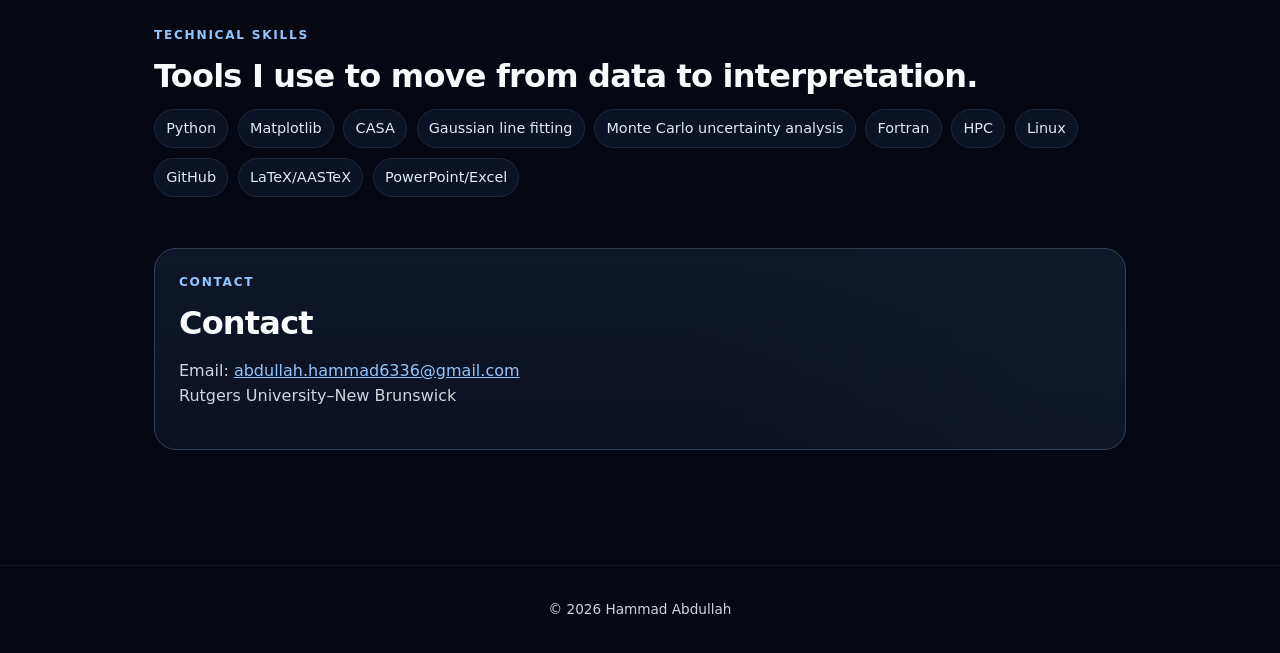
==== commit bfee9f8d: "Revise research mission and approach descriptions Updated the research section to clarify the approa" ====
--- a/index.html
+++ b/index.html
@@ -70,14 +70,17 @@
     </section>
 
     <section id="mission" class="statement-card">
-      <p class="section-kicker">Research Mission</p>
-      <h2>From absorption features to supermassive black-hole environments.</h2>
+      <p class="section-kicker">Research Approach</p>
+      <h2>Independent deep thinker</h2>
 
       <p>
-        My long-term goal is to understand how supermassive black holes formed, grew,
-        and ignited as quasars in the early Universe.
+        In both major research projects, I worked independently between weekly faculty meetings:
+        developing analyses, asking targeted questions, presenting progress, and turning results
+        into posters, reports, talks, and thesis material.
       </p>
+    </section>
 
+    <section id="mission" class="statement-card">
       <p class="section-kicker">Research Approach</p>
       <h2>Independent deep thinker</h2>
 
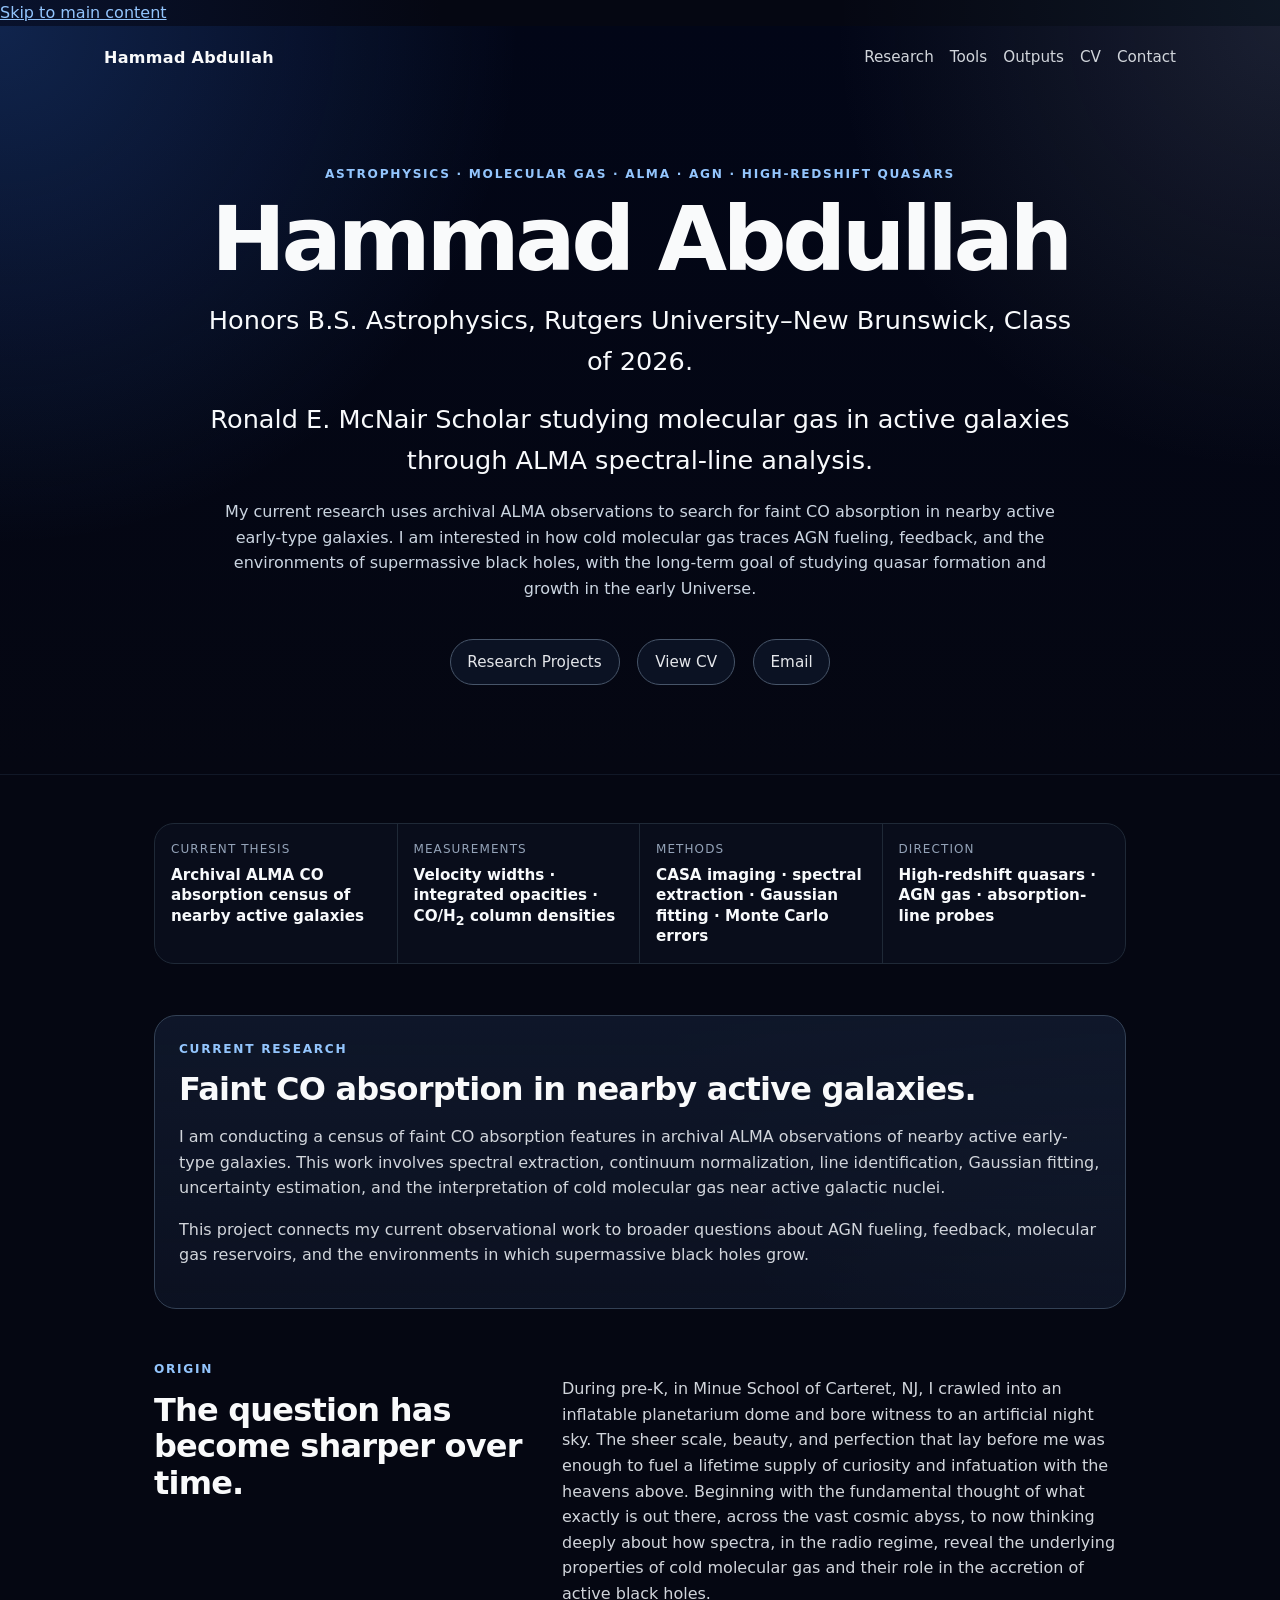
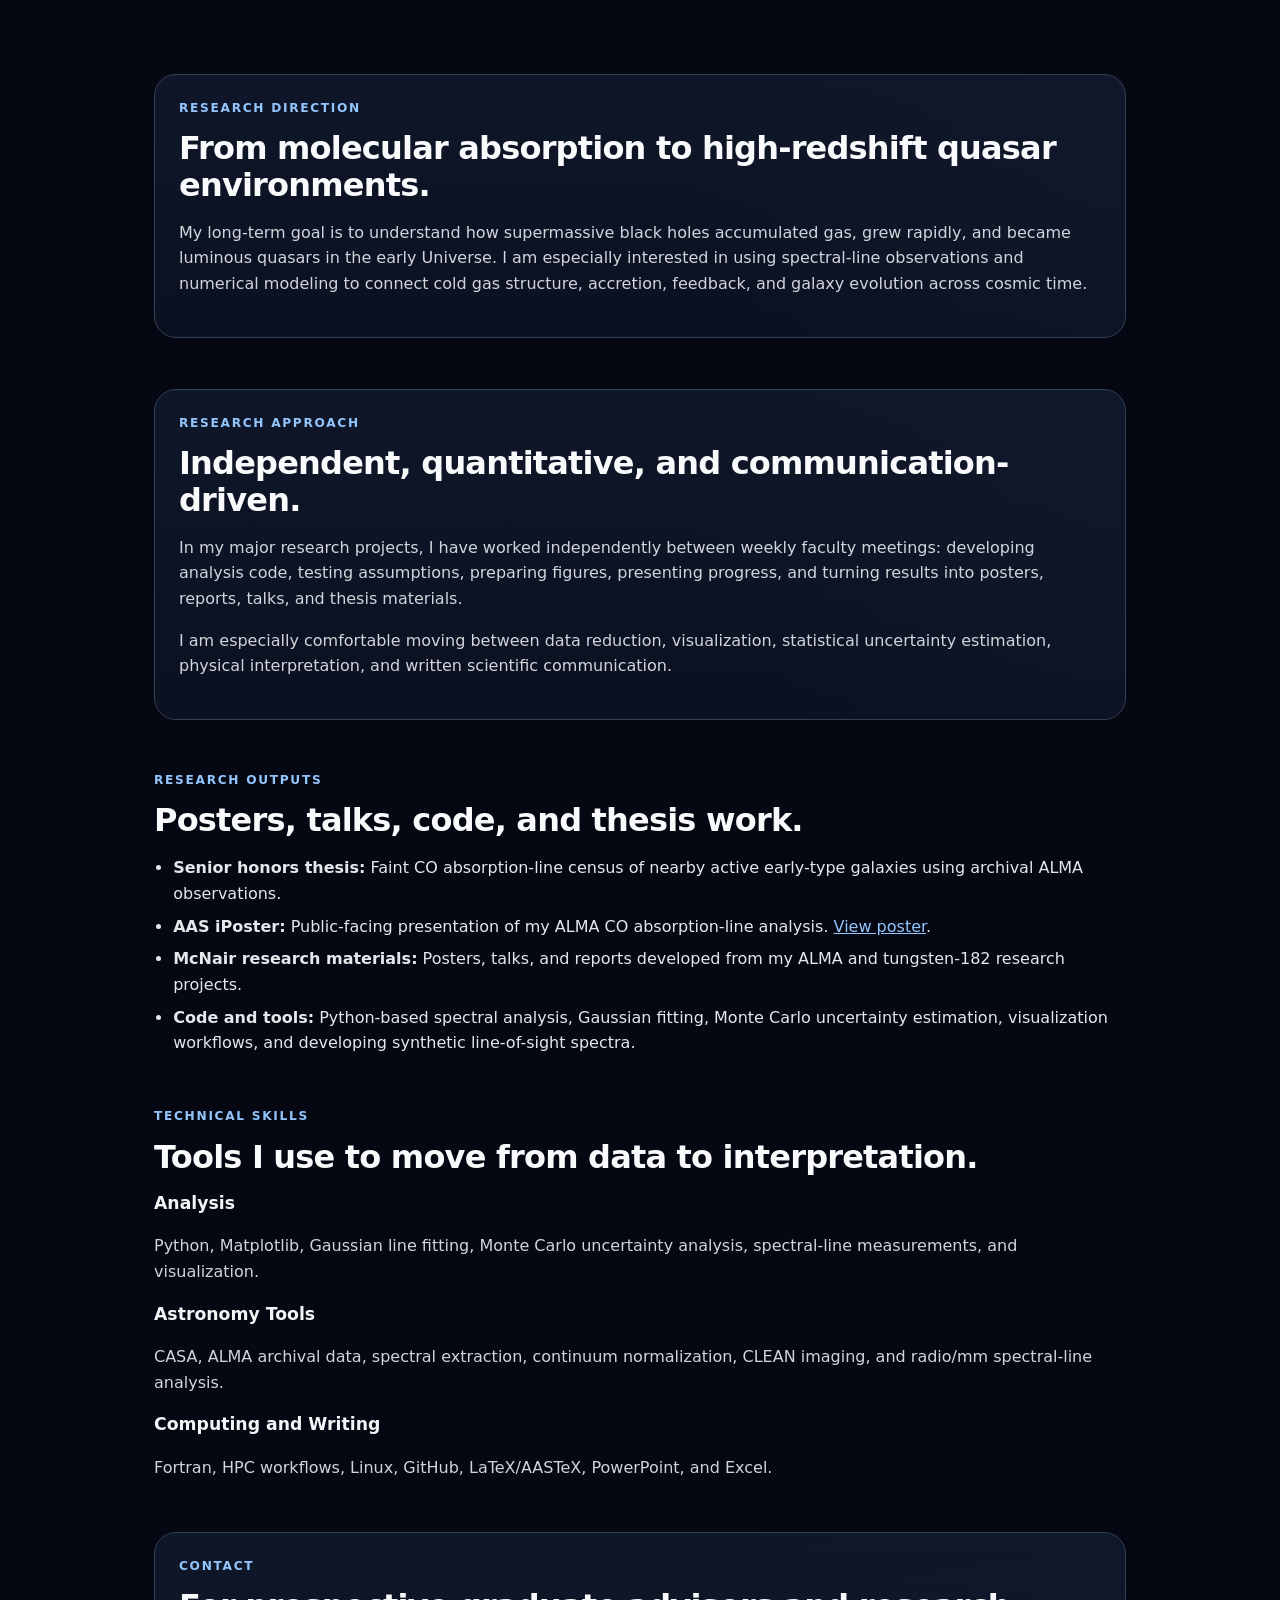
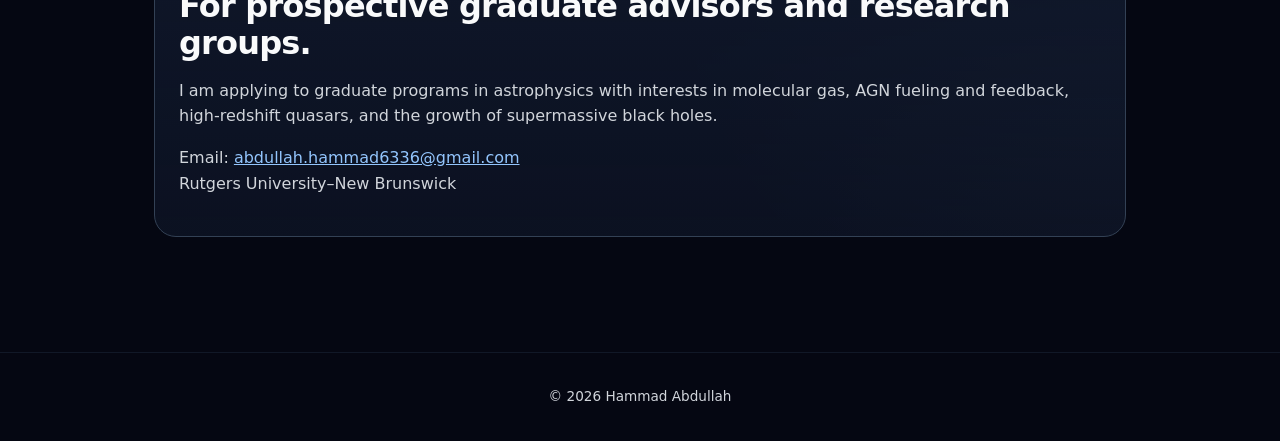
==== commit fe7bbc05: "Revise meta tags and improve accessibility in index.html Updated the description meta tags and impro" ====
--- a/index.html
+++ b/index.html
@@ -4,18 +4,26 @@
   <meta charset="UTF-8">
   <title>Hammad Abdullah | Astrophysics Research</title>
   <meta name="viewport" content="width=device-width, initial-scale=1">
-  <meta name="description" content="Hammad Abdullah is a Rutgers astrophysics researcher and McNair Scholar working on ALMA CO absorption, spectral analysis, and numerical modeling of gas around active galaxies and quasars.">
+  <meta name="description" content="Hammad Abdullah is a Rutgers astrophysics researcher and McNair Scholar working on ALMA CO absorption, spectral-line analysis, numerical modeling, and gas around active galaxies and quasars.">
+
+  <meta property="og:title" content="Hammad Abdullah | Astrophysics Research">
+  <meta property="og:description" content="Rutgers astrophysics researcher studying molecular gas, ALMA CO absorption, AGN fueling, and high-redshift quasar environments.">
+  <meta property="og:type" content="website">
+
   <link rel="stylesheet" href="style.css">
 </head>
 
 <body>
+  <a class="skip-link" href="#main-content">Skip to main content</a>
+
   <header class="hero">
-    <nav class="nav">
+    <nav class="nav" aria-label="Primary navigation">
       <a href="index.html" class="nav-name">Hammad Abdullah</a>
 
       <div class="nav-links">
         <a href="research/index.html">Research</a>
         <a href="research/tools.html">Tools</a>
+        <a href="#outputs">Outputs</a>
         <a href="cv.html" target="_blank" rel="noopener noreferrer">CV</a>
         <a href="#contact">Contact</a>
       </div>
@@ -23,24 +31,24 @@
 
     <div class="hero-inner">
       <p class="eyebrow">
-        Astrophysics · ALMA · Spectral-Line Analysis · Numerical Modeling
+        Astrophysics · Molecular Gas · ALMA · AGN · High-Redshift Quasars
       </p>
 
       <h1>Hammad Abdullah</h1>
-
-      <p class="tagline">
-        Ronald E. McNair Scholar.
-      </p>
 
       <p class="tagline">
         Honors B.S. Astrophysics, Rutgers University–New Brunswick, Class of 2026.
       </p>
 
+      <p class="tagline">
+        Ronald E. McNair Scholar studying molecular gas in active galaxies through ALMA spectral-line analysis.
+      </p>
+
       <p class="sub">
-        My current research is a faint CO absorption-line census of nearby
-        (z &lt; 0.03), active, early-type galaxies using archival ALMA observations.
-        I am building from this foundation toward graduate research on high-redshift quasars,
-        AGN fueling and feedback, and the overall gas environments of supermassive black holes.
+        My current research uses archival ALMA observations to search for faint CO absorption
+        in nearby active early-type galaxies. I am interested in how cold molecular gas traces
+        AGN fueling, feedback, and the environments of supermassive black holes, with the long-term
+        goal of studying quasar formation and growth in the early Universe.
       </p>
 
       <div class="hero-links">
@@ -51,7 +59,46 @@
     </div>
   </header>
 
-  <main class="container">
+  <main id="main-content" class="container">
+    <section class="quick-panel" aria-label="Research snapshot">
+      <div class="quick-item">
+        <span class="quick-label">Current thesis</span>
+        <strong>Archival ALMA CO absorption census of nearby active galaxies</strong>
+      </div>
+
+      <div class="quick-item">
+        <span class="quick-label">Measurements</span>
+        <strong>Velocity widths · integrated opacities · CO/H<sub>2</sub> column densities</strong>
+      </div>
+
+      <div class="quick-item">
+        <span class="quick-label">Methods</span>
+        <strong>CASA imaging · spectral extraction · Gaussian fitting · Monte Carlo errors</strong>
+      </div>
+
+      <div class="quick-item">
+        <span class="quick-label">Direction</span>
+        <strong>High-redshift quasars · AGN gas · absorption-line probes</strong>
+      </div>
+    </section>
+
+    <section id="current-research" class="statement-card">
+      <p class="section-kicker">Current Research</p>
+      <h2>Faint CO absorption in nearby active galaxies.</h2>
+
+      <p>
+        I am conducting a census of faint CO absorption features in archival ALMA observations
+        of nearby active early-type galaxies. This work involves spectral extraction, continuum
+        normalization, line identification, Gaussian fitting, uncertainty estimation, and the
+        interpretation of cold molecular gas near active galactic nuclei.
+      </p>
+
+      <p>
+        This project connects my current observational work to broader questions about AGN fueling,
+        feedback, molecular gas reservoirs, and the environments in which supermassive black holes grow.
+      </p>
+    </section>
+
     <section id="origin" class="split-section">
       <div>
         <p class="section-kicker">Origin</p>
@@ -70,49 +117,100 @@
     </section>
 
     <section id="mission" class="statement-card">
+      <p class="section-kicker">Research Direction</p>
+      <h2>From molecular absorption to high-redshift quasar environments.</h2>
+
+      <p>
+        My long-term goal is to understand how supermassive black holes accumulated gas,
+        grew rapidly, and became luminous quasars in the early Universe. I am especially
+        interested in using spectral-line observations and numerical modeling to connect
+        cold gas structure, accretion, feedback, and galaxy evolution across cosmic time.
+      </p>
+    </section>
+
+    <section id="approach" class="statement-card">
       <p class="section-kicker">Research Approach</p>
-      <h2>Independent deep thinker</h2>
-
-      <p>
-        In both major research projects, I worked independently between weekly faculty meetings:
-        developing analyses, asking targeted questions, presenting progress, and turning results
-        into posters, reports, talks, and thesis material.
-      </p>
-    </section>
-
-    <section id="mission" class="statement-card">
-      <p class="section-kicker">Research Approach</p>
-      <h2>Independent deep thinker</h2>
-
-      <p>
-        In both major research projects, I worked independently between weekly faculty meetings:
-        developing analyses, asking targeted questions, presenting progress, and turning results
-        into posters, reports, talks, and thesis material.
-      </p>
+      <h2>Independent, quantitative, and communication-driven.</h2>
+
+      <p>
+        In my major research projects, I have worked independently between weekly faculty meetings:
+        developing analysis code, testing assumptions, preparing figures, presenting progress,
+        and turning results into posters, reports, talks, and thesis materials.
+      </p>
+
+      <p>
+        I am especially comfortable moving between data reduction, visualization, statistical
+        uncertainty estimation, physical interpretation, and written scientific communication.
+      </p>
+    </section>
+
+    <section id="outputs">
+      <p class="section-kicker">Research Outputs</p>
+      <h2>Posters, talks, code, and thesis work.</h2>
+
+      <ul class="output-list">
+        <li>
+          <strong>Senior honors thesis:</strong>
+          Faint CO absorption-line census of nearby active early-type galaxies using archival ALMA observations.
+        </li>
+
+        <li>
+          <strong>AAS iPoster:</strong>
+          Public-facing presentation of my ALMA CO absorption-line analysis.
+          <a href="https://aas247-aas.ipostersessions.com/Default.aspx?s=D1-02-79-BE-2D-88-B1-4E-14-C4-37-4C-56-E3-72-D9" target="_blank" rel="noopener noreferrer">View poster</a>.
+        </li>
+
+        <li>
+          <strong>McNair research materials:</strong>
+          Posters, talks, and reports developed from my ALMA and tungsten-182 research projects.
+        </li>
+
+        <li>
+          <strong>Code and tools:</strong>
+          Python-based spectral analysis, Gaussian fitting, Monte Carlo uncertainty estimation,
+          visualization workflows, and developing synthetic line-of-sight spectra.
+        </li>
+      </ul>
     </section>
 
     <section id="skills">
       <p class="section-kicker">Technical Skills</p>
       <h2>Tools I use to move from data to interpretation.</h2>
 
-      <div class="pill-list">
-        <span>Python</span>
-        <span>Matplotlib</span>
-        <span>CASA</span>
-        <span>Gaussian line fitting</span>
-        <span>Monte Carlo uncertainty analysis</span>
-        <span>Fortran</span>
-        <span>HPC</span>
-        <span>Linux</span>
-        <span>GitHub</span>
-        <span>LaTeX/AASTeX</span>
-        <span>PowerPoint/Excel</span>
+      <div class="skill-groups">
+        <div class="skill-group">
+          <h3>Analysis</h3>
+          <p>
+            Python, Matplotlib, Gaussian line fitting, Monte Carlo uncertainty analysis,
+            spectral-line measurements, and visualization.
+          </p>
+        </div>
+
+        <div class="skill-group">
+          <h3>Astronomy Tools</h3>
+          <p>
+            CASA, ALMA archival data, spectral extraction, continuum normalization,
+            CLEAN imaging, and radio/mm spectral-line analysis.
+          </p>
+        </div>
+
+        <div class="skill-group">
+          <h3>Computing and Writing</h3>
+          <p>
+            Fortran, HPC workflows, Linux, GitHub, LaTeX/AASTeX, PowerPoint, and Excel.
+          </p>
+        </div>
       </div>
     </section>
 
     <section id="contact" class="contact-card">
       <p class="section-kicker">Contact</p>
-      <h2>Contact</h2>
+      <h2>For prospective graduate advisors and research groups.</h2>
+
+      <p>
+        I am applying to graduate programs in astrophysics with interests in molecular gas,
+        AGN fueling and feedback, high-redshift quasars, and the growth of supermassive black holes.
+      </p>
 
       <p>
         Email: <a href="mailto:abdullah.hammad6336@gmail.com">abdullah.hammad6336@gmail.com</a><br>
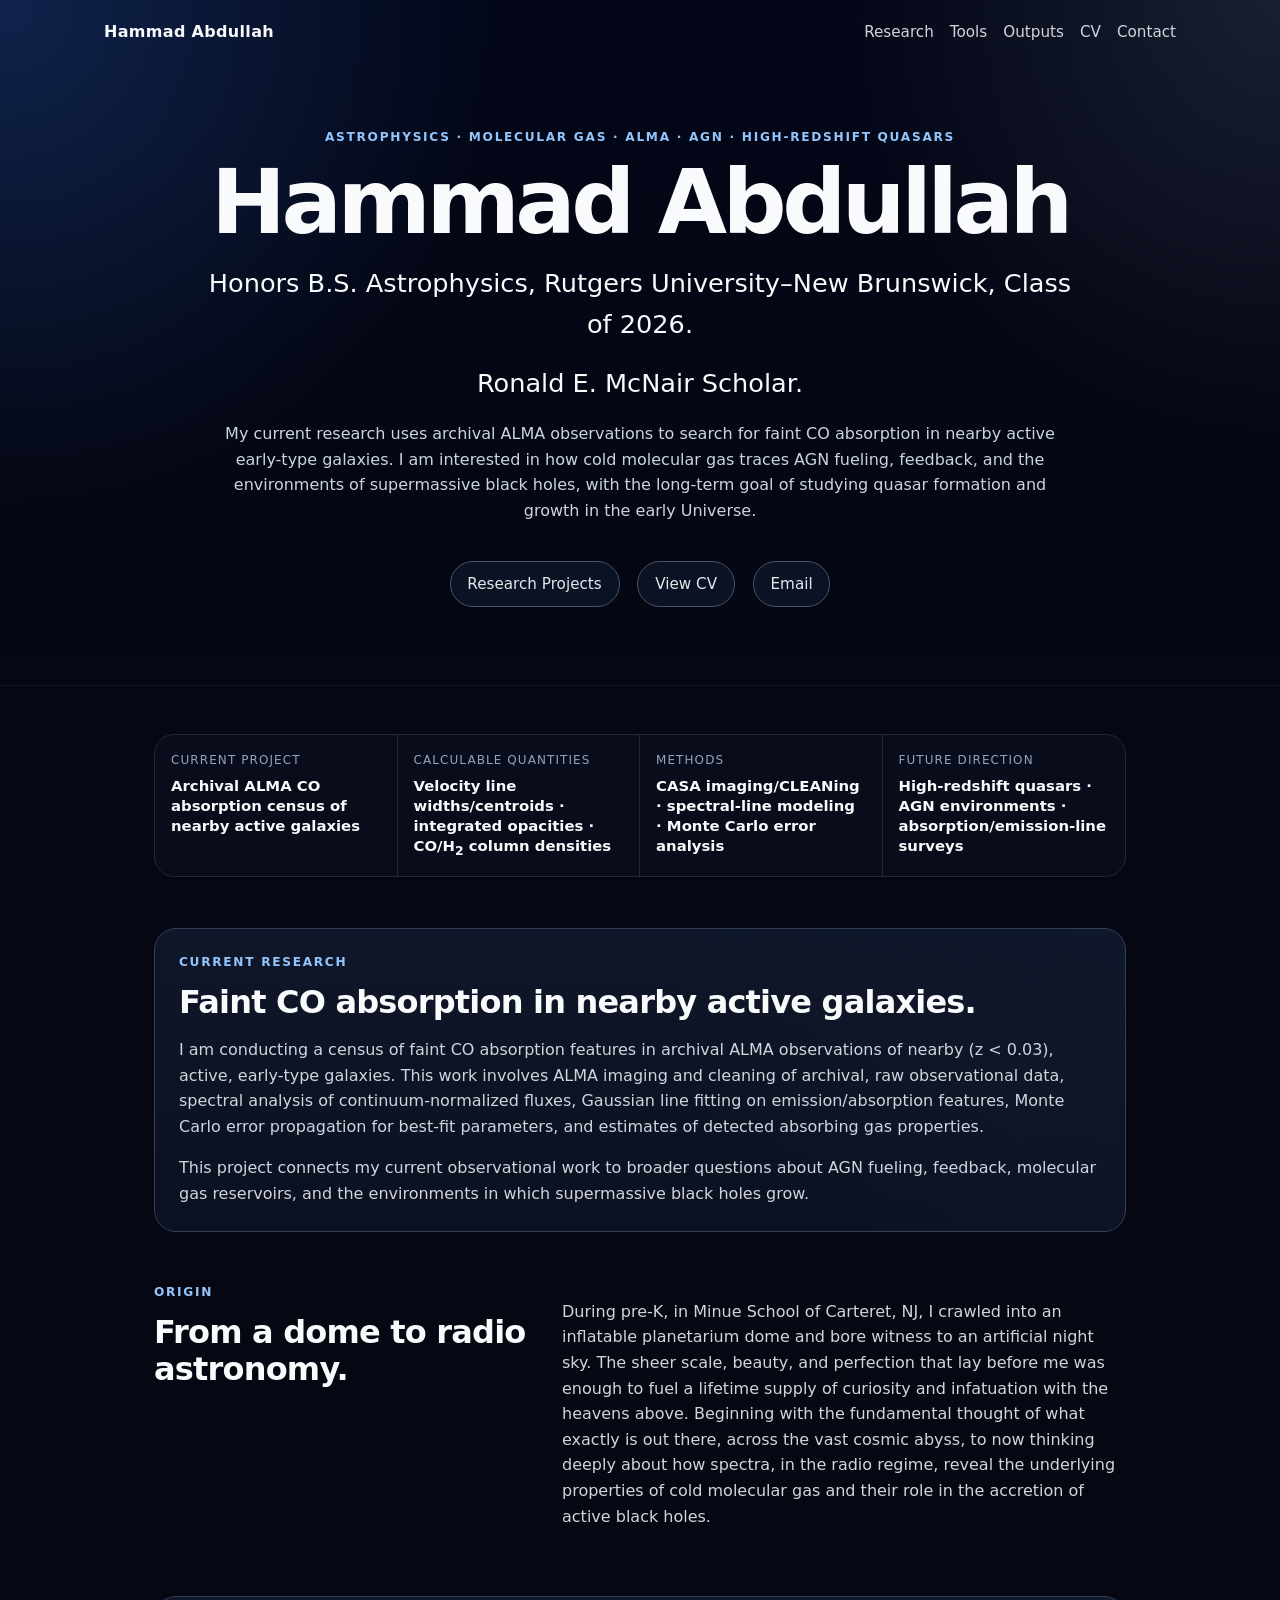
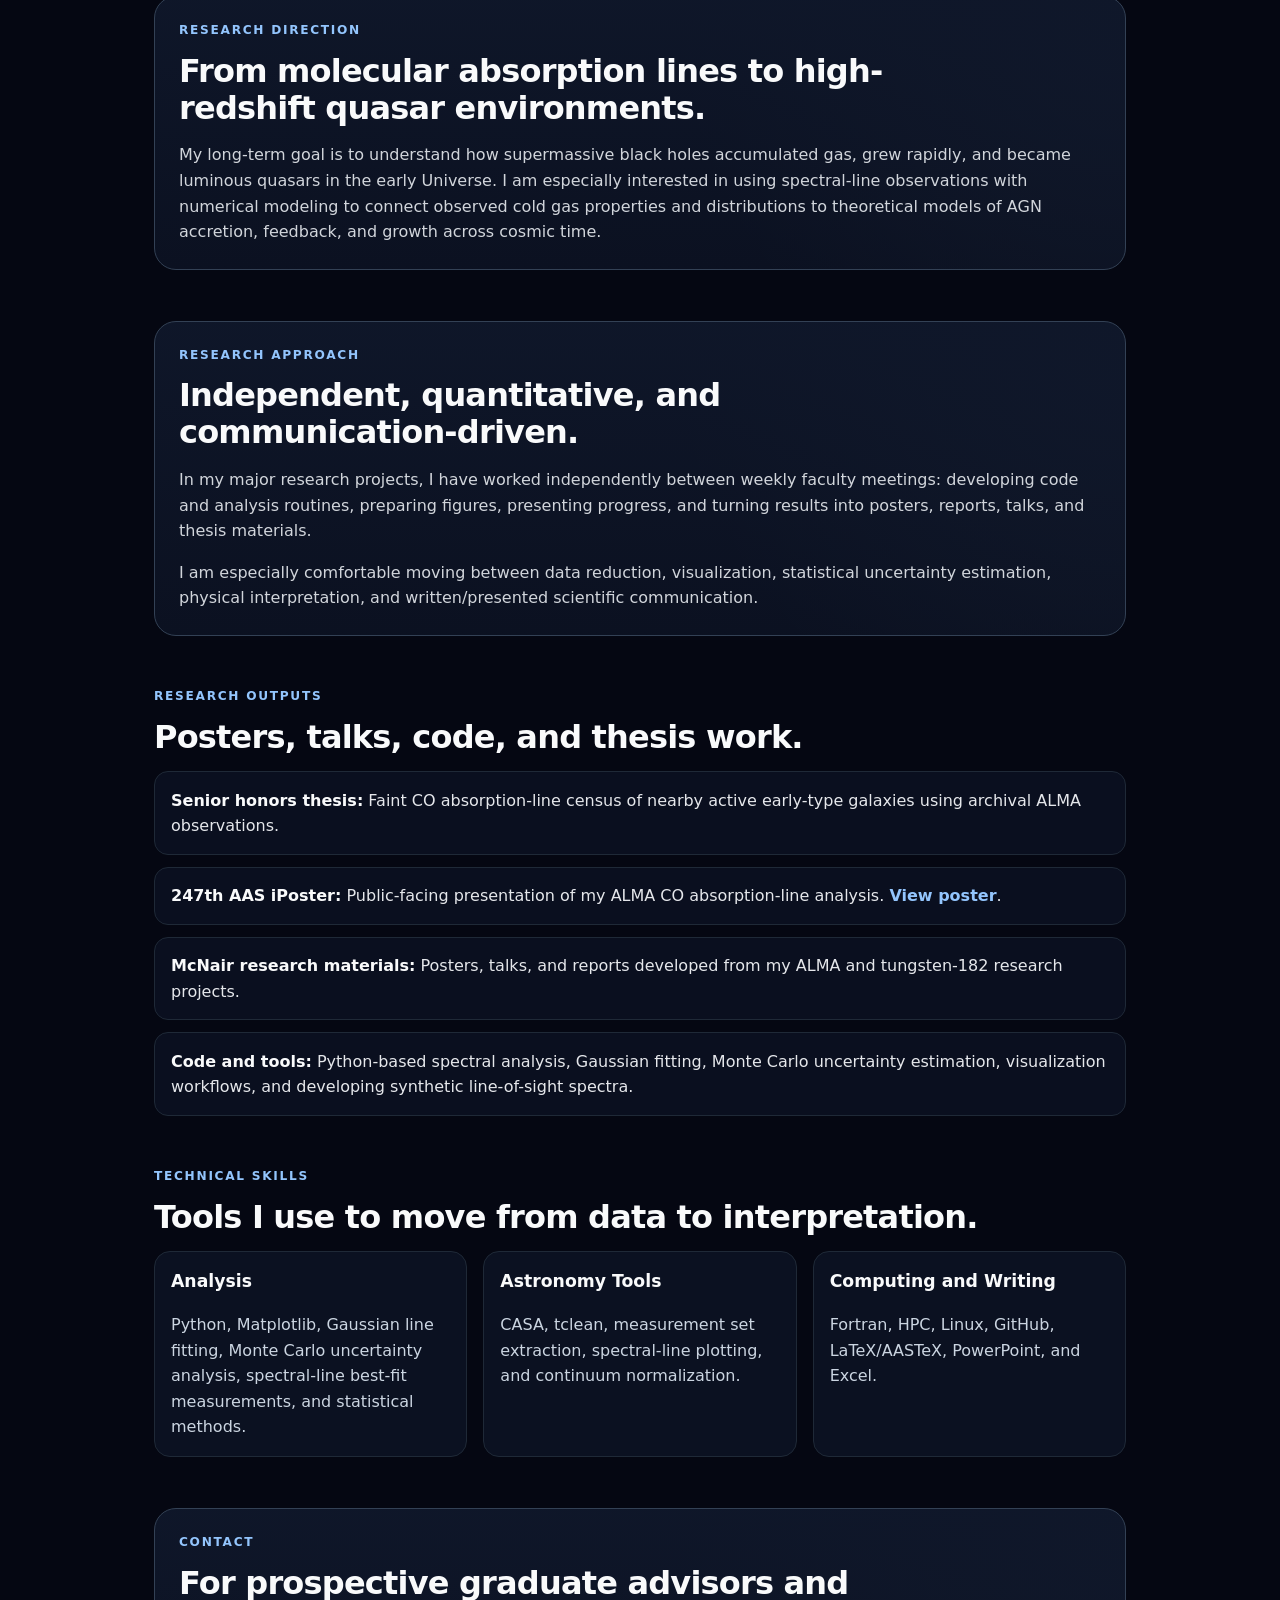
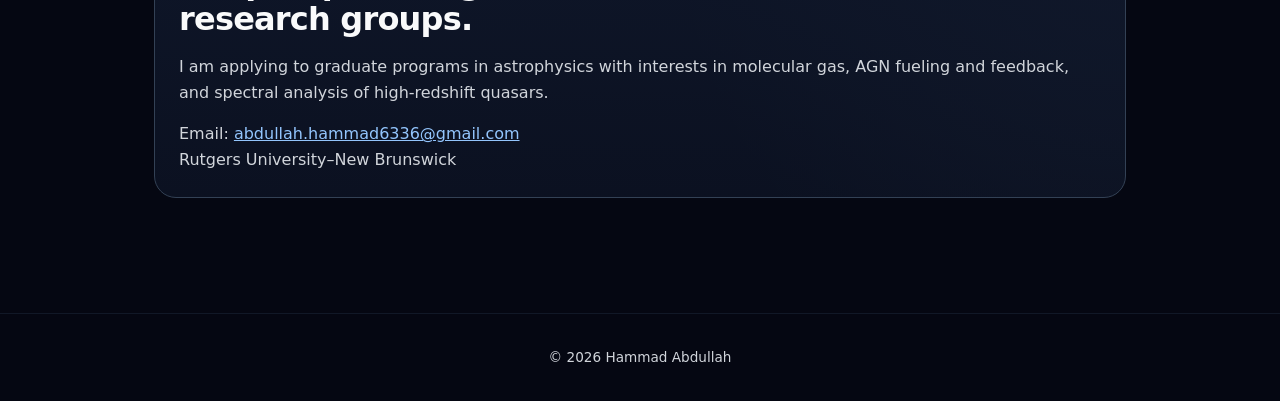
==== commit 786fc71c: "Revise content in index.html for clarity and detail Updated various sections to enhance clarity and " ====
--- a/index.html
+++ b/index.html
@@ -41,7 +41,7 @@
       </p>
 
       <p class="tagline">
-        Ronald E. McNair Scholar studying molecular gas in active galaxies through ALMA spectral-line analysis.
+        Ronald E. McNair Scholar.
       </p>
 
       <p class="sub">
@@ -62,23 +62,23 @@
   <main id="main-content" class="container">
     <section class="quick-panel" aria-label="Research snapshot">
       <div class="quick-item">
-        <span class="quick-label">Current thesis</span>
+        <span class="quick-label">Current project</span>
         <strong>Archival ALMA CO absorption census of nearby active galaxies</strong>
       </div>
 
       <div class="quick-item">
-        <span class="quick-label">Measurements</span>
-        <strong>Velocity widths · integrated opacities · CO/H<sub>2</sub> column densities</strong>
+        <span class="quick-label">Calculable Quantities</span>
+        <strong>Velocity line widths/centroids · integrated opacities · CO/H<sub>2</sub> column densities</strong>
       </div>
 
       <div class="quick-item">
         <span class="quick-label">Methods</span>
-        <strong>CASA imaging · spectral extraction · Gaussian fitting · Monte Carlo errors</strong>
-      </div>
-
-      <div class="quick-item">
-        <span class="quick-label">Direction</span>
-        <strong>High-redshift quasars · AGN gas · absorption-line probes</strong>
+        <strong>CASA imaging/CLEANing · spectral-line modeling · Monte Carlo error analysis</strong>
+      </div>
+
+      <div class="quick-item">
+        <span class="quick-label">Future Direction</span>
+        <strong>High-redshift quasars · AGN environments · absorption/emission-line surveys</strong>
       </div>
     </section>
 
@@ -88,9 +88,10 @@
 
       <p>
         I am conducting a census of faint CO absorption features in archival ALMA observations
-        of nearby active early-type galaxies. This work involves spectral extraction, continuum
-        normalization, line identification, Gaussian fitting, uncertainty estimation, and the
-        interpretation of cold molecular gas near active galactic nuclei.
+        of nearby (z &lt; 0.03), active, early-type galaxies. This work involves ALMA imaging and cleaning of
+        archival, raw observational data, spectral analysis of continuum-normalized fluxes,
+        Gaussian line fitting on emission/absorption features, Monte Carlo error propagation for best-fit parameters,
+        and estimates of detected absorbing gas properties.
       </p>
 
       <p>
@@ -102,7 +103,7 @@
     <section id="origin" class="split-section">
       <div>
         <p class="section-kicker">Origin</p>
-        <h2>The question has become sharper over time.</h2>
+        <h2>From a dome to radio astronomy.</h2>
       </div>
 
       <p>
@@ -118,13 +119,14 @@
 
     <section id="mission" class="statement-card">
       <p class="section-kicker">Research Direction</p>
-      <h2>From molecular absorption to high-redshift quasar environments.</h2>
+      <h2>From molecular absorption lines to high-redshift quasar environments.</h2>
 
       <p>
         My long-term goal is to understand how supermassive black holes accumulated gas,
         grew rapidly, and became luminous quasars in the early Universe. I am especially
-        interested in using spectral-line observations and numerical modeling to connect
-        cold gas structure, accretion, feedback, and galaxy evolution across cosmic time.
+        interested in using spectral-line observations with numerical modeling to connect observed
+        cold gas properties and distributions to theoretical models of AGN accretion, feedback, and growth
+        across cosmic time.
       </p>
     </section>
 
@@ -134,13 +136,13 @@
 
       <p>
         In my major research projects, I have worked independently between weekly faculty meetings:
-        developing analysis code, testing assumptions, preparing figures, presenting progress,
+        developing code and analysis routines, preparing figures, presenting progress,
         and turning results into posters, reports, talks, and thesis materials.
       </p>
 
       <p>
         I am especially comfortable moving between data reduction, visualization, statistical
-        uncertainty estimation, physical interpretation, and written scientific communication.
+        uncertainty estimation, physical interpretation, and written/presented scientific communication.
       </p>
     </section>
 
@@ -155,7 +157,7 @@
         </li>
 
         <li>
-          <strong>AAS iPoster:</strong>
+          <strong>247th AAS iPoster:</strong>
           Public-facing presentation of my ALMA CO absorption-line analysis.
           <a href="https://aas247-aas.ipostersessions.com/Default.aspx?s=D1-02-79-BE-2D-88-B1-4E-14-C4-37-4C-56-E3-72-D9" target="_blank" rel="noopener noreferrer">View poster</a>.
         </li>
@@ -182,22 +184,21 @@
           <h3>Analysis</h3>
           <p>
             Python, Matplotlib, Gaussian line fitting, Monte Carlo uncertainty analysis,
-            spectral-line measurements, and visualization.
+            spectral-line best-fit measurements, and statistical methods.
           </p>
         </div>
 
         <div class="skill-group">
           <h3>Astronomy Tools</h3>
           <p>
-            CASA, ALMA archival data, spectral extraction, continuum normalization,
-            CLEAN imaging, and radio/mm spectral-line analysis.
+            CASA, tclean, measurement set extraction, spectral-line plotting, and continuum normalization.
           </p>
         </div>
 
         <div class="skill-group">
           <h3>Computing and Writing</h3>
           <p>
-            Fortran, HPC workflows, Linux, GitHub, LaTeX/AASTeX, PowerPoint, and Excel.
+            Fortran, HPC, Linux, GitHub, LaTeX/AASTeX, PowerPoint, and Excel.
           </p>
         </div>
       </div>
@@ -209,7 +210,7 @@
 
       <p>
         I am applying to graduate programs in astrophysics with interests in molecular gas,
-        AGN fueling and feedback, high-redshift quasars, and the growth of supermassive black holes.
+        AGN fueling and feedback, and spectral analysis of high-redshift quasars.
       </p>
 
       <p>
--- a/style.css
+++ b/style.css
@@ -81,7 +81,7 @@
 .hero-inner {
   max-width: 930px;
   margin: 0 auto;
-  padding: 4.7rem 1.5rem 5.2rem;
+  padding: 4rem 1.5rem 4.5rem;
   text-align: center;
 }
 
@@ -503,3 +503,130 @@
   border-radius: 16px;
   background-color: #111827;
 }
+
+/* Accessibility */
+
+.skip-link {
+  position: absolute;
+  left: -999px;
+  top: 0;
+  background-color: #111827;
+  color: #f9fafb;
+  padding: 0.75rem 1rem;
+  border-radius: 10px;
+  z-index: 1000;
+}
+
+.skip-link:focus {
+  left: 1rem;
+  top: 1rem;
+}
+
+
+/* Research output list */
+
+.output-list {
+  list-style: none;
+  padding-left: 0;
+  margin-top: 1rem;
+}
+
+.output-list li {
+  border: 1px solid var(--border);
+  border-radius: 14px;
+  padding: 0.95rem 1rem;
+  margin-bottom: 0.75rem;
+  background-color: rgba(15, 23, 42, 0.55);
+}
+
+.output-list strong {
+  color: #f9fafb;
+}
+
+.output-list a {
+  font-weight: 700;
+  text-decoration: none;
+}
+
+
+/* Grouped skill section */
+
+.skill-groups {
+  display: grid;
+  grid-template-columns: repeat(3, minmax(0, 1fr));
+  gap: 1rem;
+  margin-top: 1rem;
+}
+
+.skill-group {
+  border: 1px solid var(--border);
+  border-radius: 16px;
+  padding: 1rem;
+  background-color: rgba(15, 23, 42, 0.65);
+}
+
+.skill-group h3 {
+  margin-top: 0;
+  margin-bottom: 0.45rem;
+  color: #f9fafb;
+}
+
+.skill-group p {
+  margin-bottom: 0;
+  color: var(--muted);
+}
+
+
+/* Make statement cards easier to scan */
+
+.statement-card h2,
+.contact-card h2 {
+  max-width: 820px;
+}
+
+.statement-card p:last-child,
+.contact-card p:last-child {
+  margin-bottom: 0;
+}
+
+
+/* Better quick-panel behavior */
+
+.quick-panel {
+  margin-bottom: 3.2rem;
+}
+
+.quick-item strong {
+  font-size: 0.93rem;
+}
+
+
+/* CV viewer page */
+
+.cv-contact {
+  max-width: 1100px;
+  margin: 1rem auto 3rem;
+}
+
+
+/* Responsive additions */
+
+@media (max-width: 900px) {
+  .skill-groups {
+    grid-template-columns: 1fr;
+  }
+}
+
+@media (max-width: 700px) {
+  .tagline {
+    font-size: 1.05rem;
+  }
+
+  .tagline + .tagline {
+    font-size: 1rem;
+  }
+
+  .output-list li {
+    padding: 0.85rem;
+  }
+}
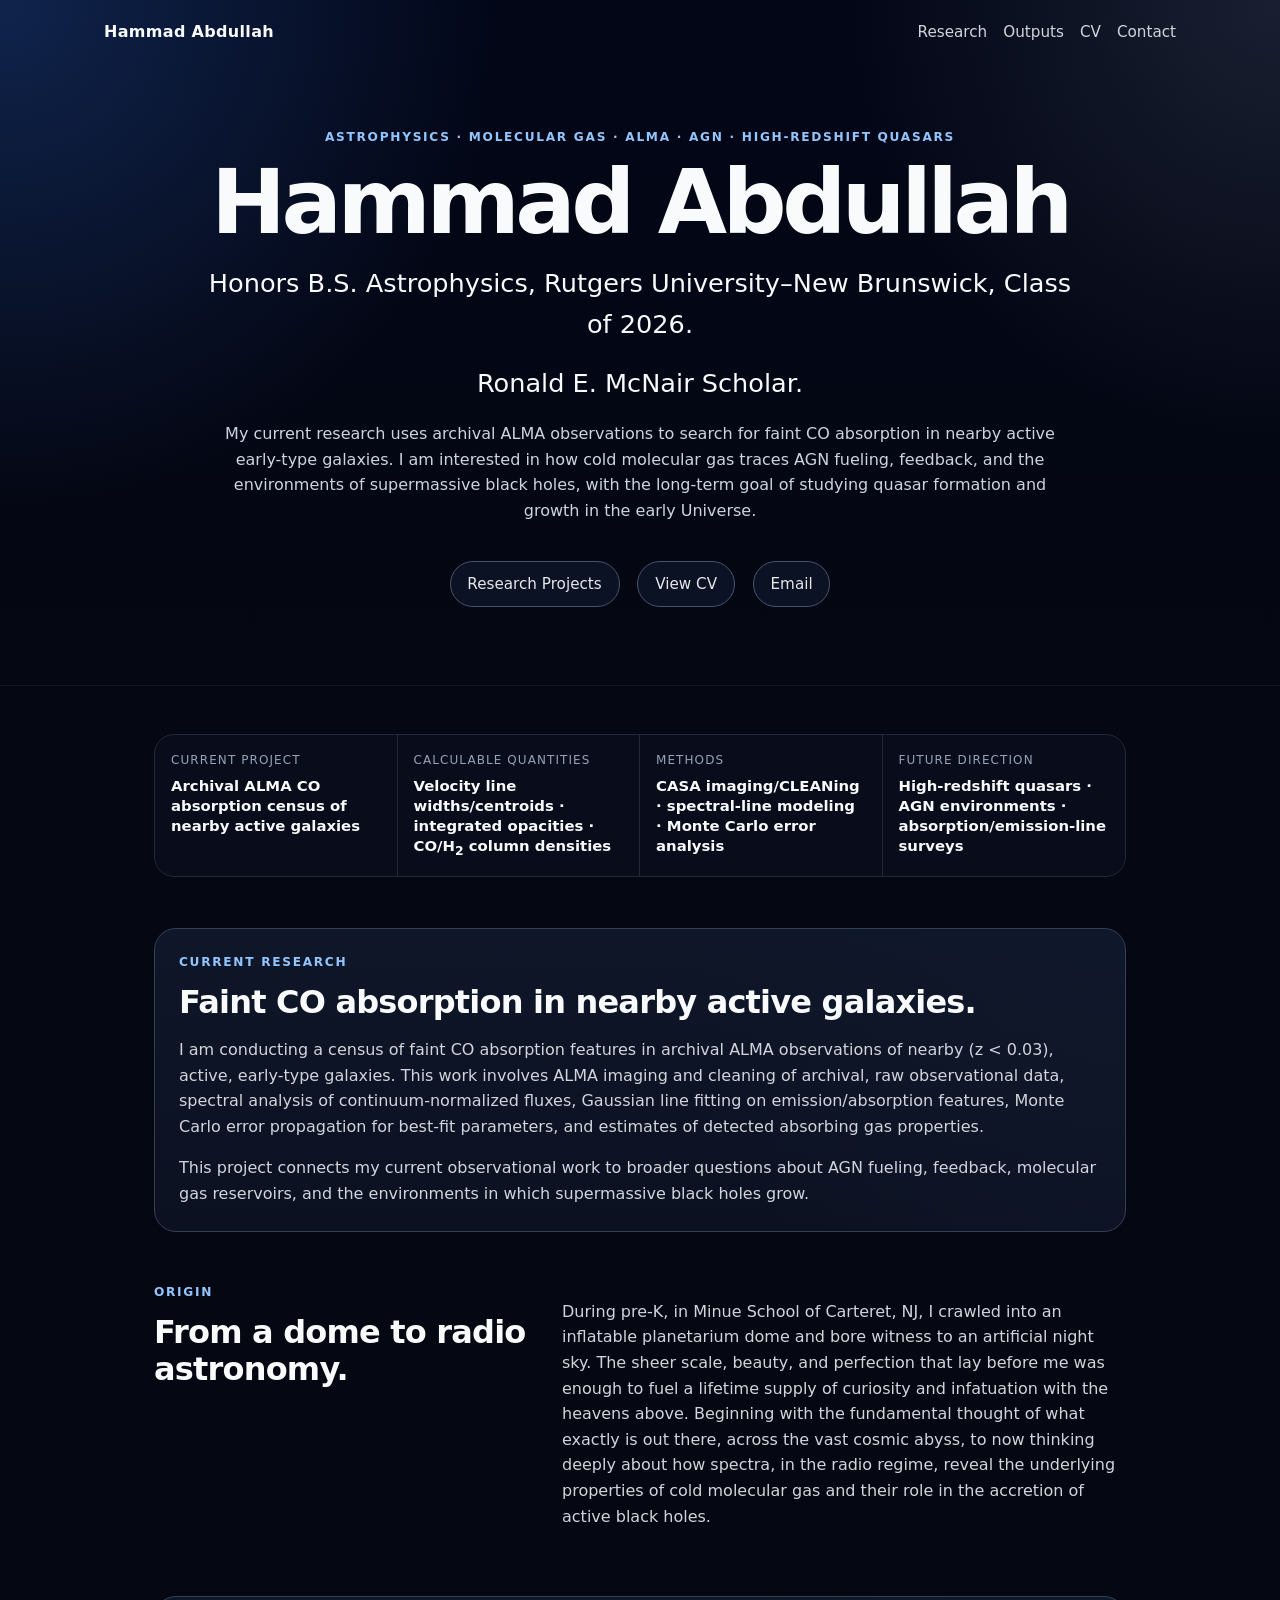
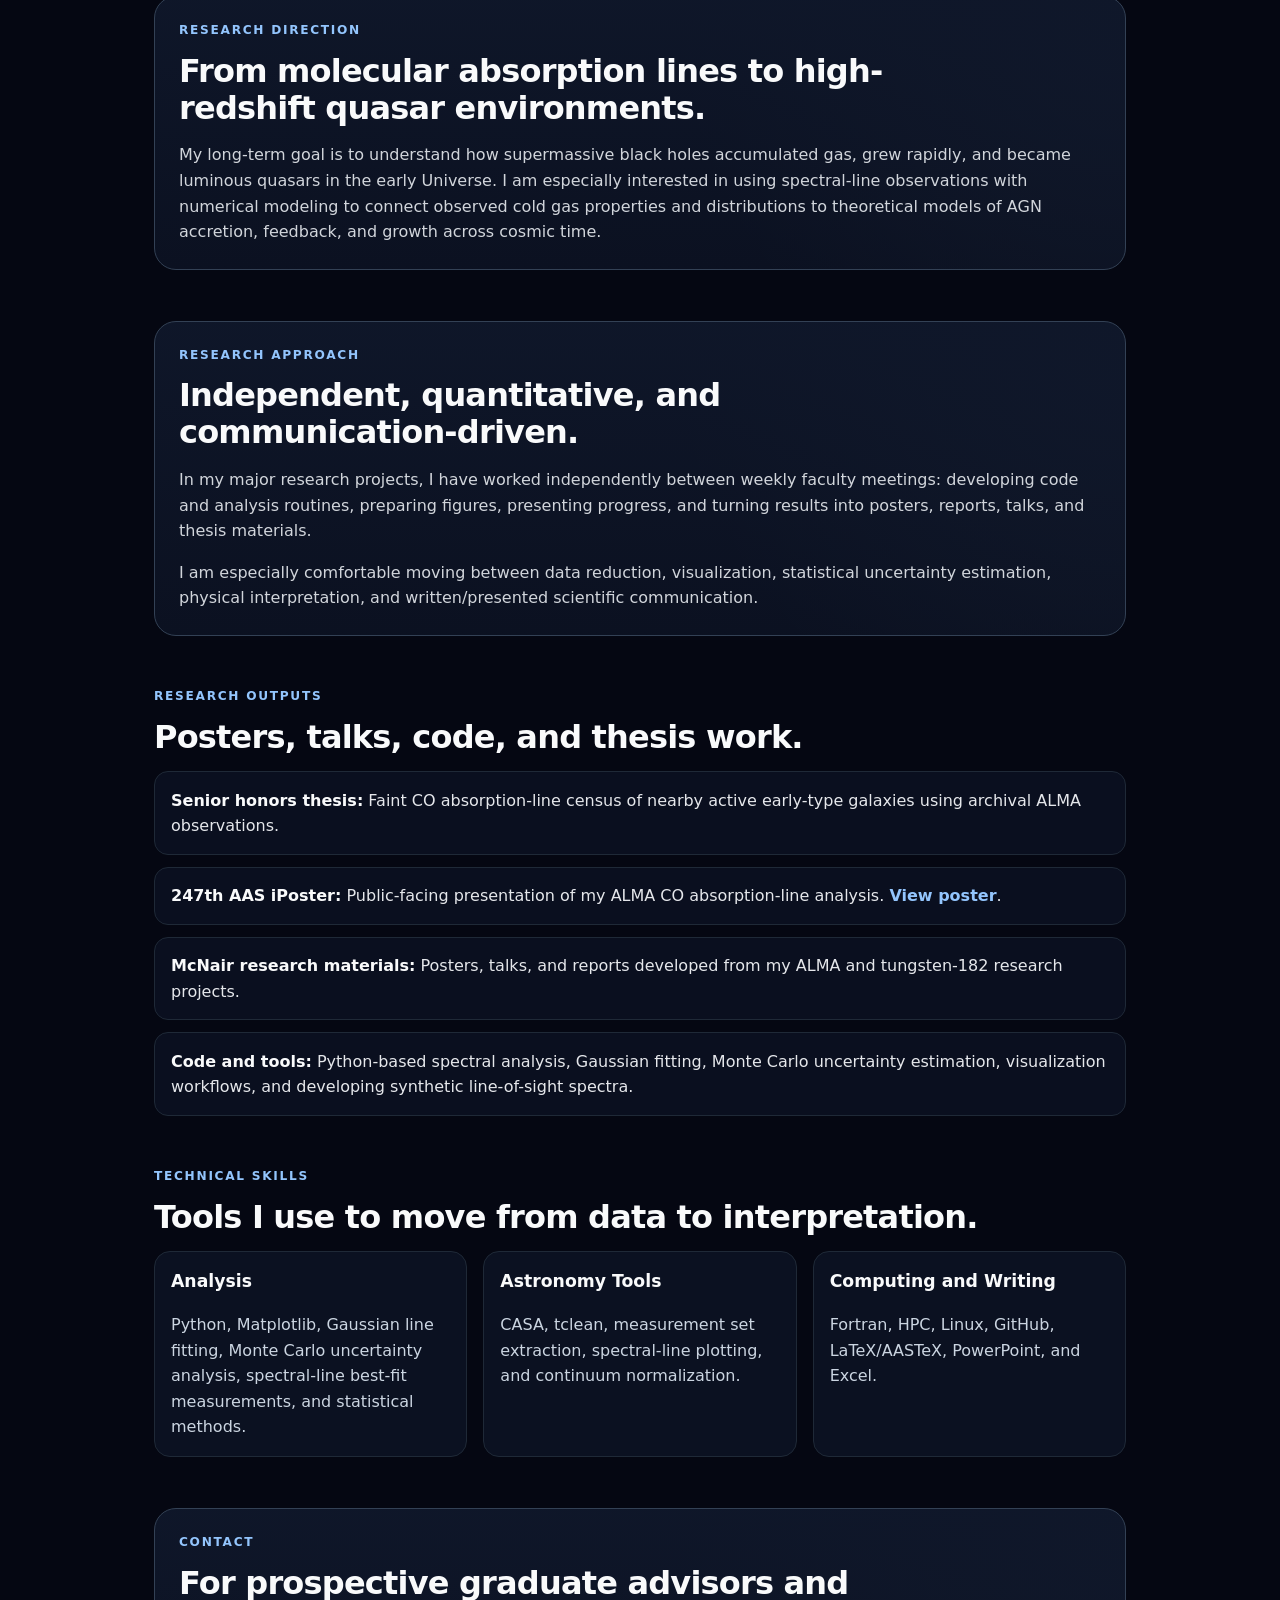
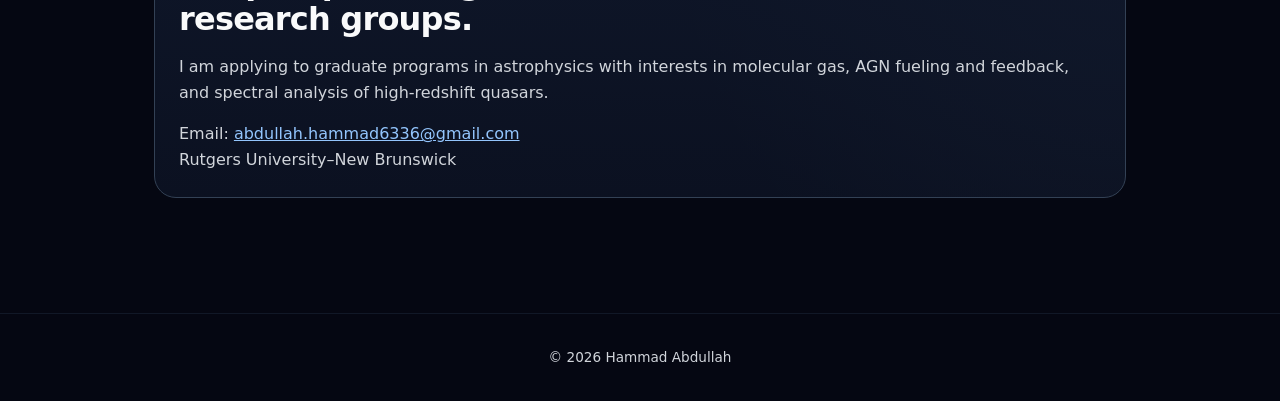
==== commit 4308c529: "Remove Tools link from navigation" ====
--- a/index.html
+++ b/index.html
@@ -22,7 +22,6 @@
 
       <div class="nav-links">
         <a href="research/index.html">Research</a>
-        <a href="research/tools.html">Tools</a>
         <a href="#outputs">Outputs</a>
         <a href="cv.html" target="_blank" rel="noopener noreferrer">CV</a>
         <a href="#contact">Contact</a>
